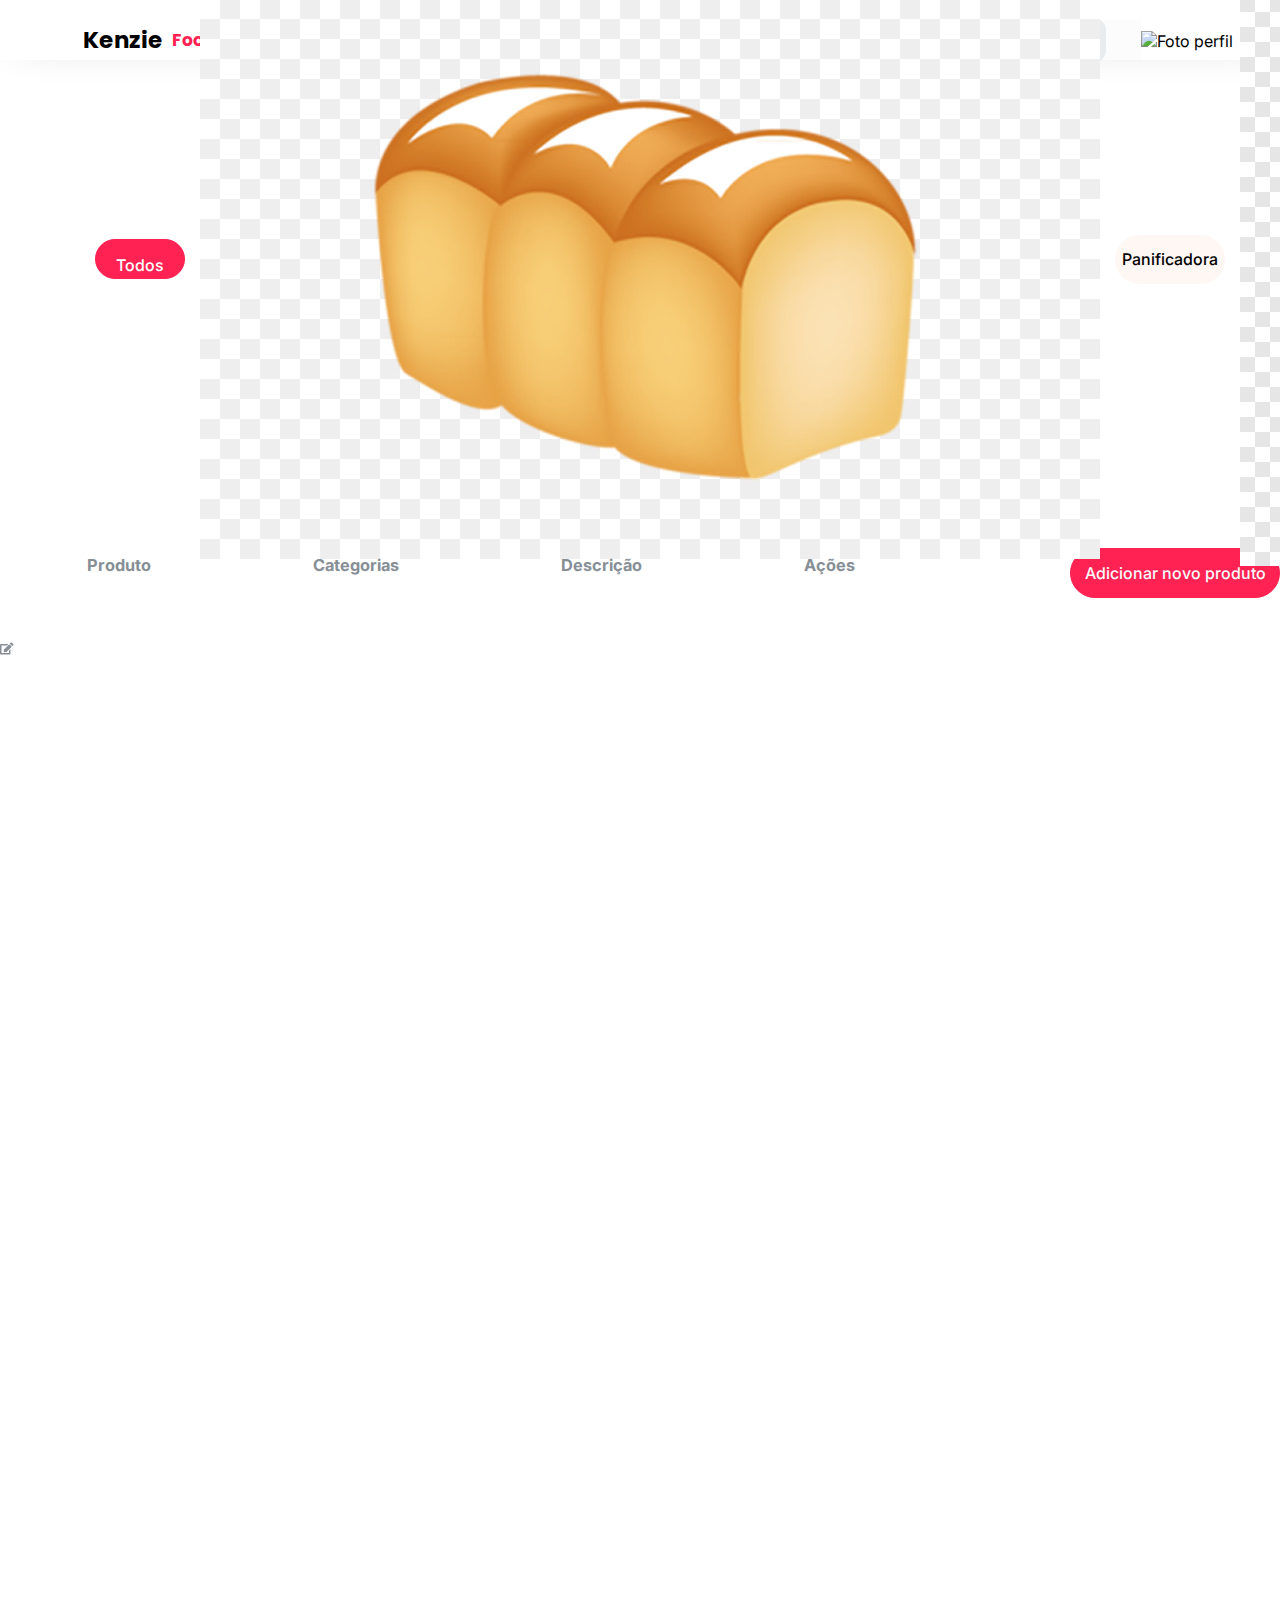
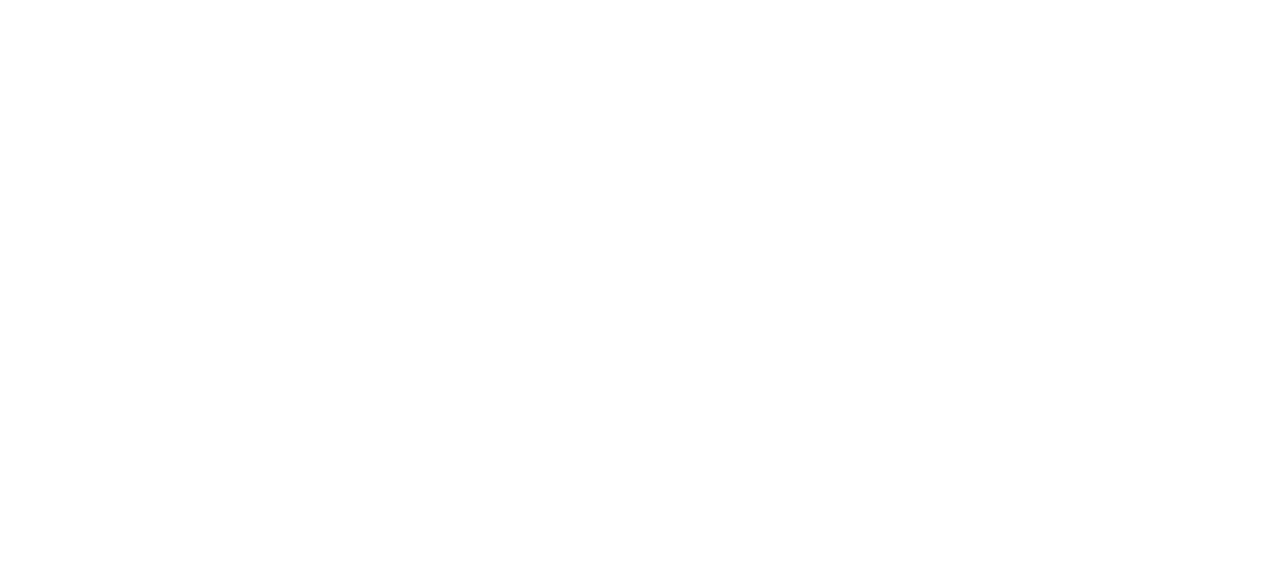
==== pages/dashboard.html @ 01aee532 "Feat: filtro de pesquisa" ====
<!DOCTYPE html>
<html lang="en">
<head>
    <meta charset="UTF-8">
    <meta http-equiv="X-UA-Compatible" content="IE=edge">
    <meta name="viewport" content="width=device-width, initial-scale=1.0">
    <title>Document</title>
    <link rel="stylesheet" href="../css/reset.css">
    <link rel="stylesheet" href="../css/dashboard.css">
</head>
<body>
  <header class="header">
    <h1 class="h1">Kenzie</h1>
    <h2 class="h2">Food</h2>
    <div class="containerSearch">
      <form class="form" action="">
        <img src="/images/pequisar.png" id="search-icon">
        <input type="text" placeHolder="Pesquisar por produto" class="searchProduct">
      </form>
        <img class="userUrl" src="/images/perfil vazio.png" alt="Foto perfil">
    </div>
  </header>
  <section class="filterButtons">
    <button class="allProducts">Todos</button>
    <img src="/images/bread-icon.jpg">
    <button class="bread">Panificadora</button>
    <img src="/images/Icon_fruit.png">
    <button class="fruits">Frutas</button>
    <img src="/images/red-wine-cartoon.jpg">
    <button class="drink">Bebidas</button>
    </section>
    <div class="add">
      <button id="modalAddProduct" class="addNewProduct">Adicionar novo produto</button>
      <div class="backgroundModalStyle">
        <div class="modalAddProduct">

        </div>
      </div>
    </div>
   <div class="subTitle">
     <h3>Produto</h3>
     <h3>Categorias</h3>
     <h3>Descrição</h3>
     <h3>Ações</h3>
   </div>
   <main>
     <ul id="ul">
     
    </ul>
    <img src="/images/EDIT.svg">
   </main>
   <footer class="footer">
     <div class="status">
       <t class="mensage">Status</t>
       <div>
         <button class="close" class="close">X</button>
        </div>
      </div>
      <p class="footerParagraph">Mensagem</p>
    </footer>
  <script type="module" src="../scripts/dashboard.js"></script>
  <script type="module" src="../scripts/models/my-products.js"></script>
</body>
</html>
---- css/dashboard.css ----
@import url('https://fonts.googleapis.com/css2?family=Inter:wght@400;500&family=Poppins:wght@400;500;700&display=swap');

html, body {
  width: 100%;
  height: 100%;
}
.header {
  background: #FFFFFF;
  box-shadow: 0px 0px 40px -20px rgba(0, 0, 0, 0.25);
  display: flex;
  align-items: center;
  gap: 4px;
  flex-direction: row;
}

.containerSearch {
  background: #E9ECEF;
  display: flex;
  float: right;
  flex-wrap: nowrap;
  flex-direction: row;
  padding-left: 3%;
  gap: 35px;
}
.form {
  display: flex;
  float: right;
  flex-wrap: nowrap;
  flex-direction: row;
  align-items: center;
}
.searchProduct {
  width:85px;
  height: 25px;
  background: #E9ECEF;
  border: 1.5px solid #E9ECEF;
  border-radius: 12px;
  font-size:12px;

}
.userUrl {

  background-color: white;
}

.h1 {
  font-family: 'Poppins', sans-serif;
  font-size: 19px;
  padding-left: 10px;
  font-weight: 700;
}

.h2 {
  font-family: 'Poppins', sans-serif;
  font-size: 15px;
  color: #FF2253;;
  padding-right: 8%;
}

.filterButtons {
  display: flex;
  flex-direction: row;
  gap: 2px;
  justify-items: center;
  align-items: center;
  padding-top: 5%;
  padding-bottom: 5%;
  justify-content: space-evenly;
}
button {
  cursor: pointer;
}
.allProducts {
  font-family: 'Inter', sans-serif;
  font-style: normal;
  font-weight: 500;
  background: #FF2253;
  border: 1.5px solid #FF2253;
  border-radius: 15px;
  width: 14%;
  height: 15%;
  font-size: 10px;
  color: white;
}
.addProductBackgroundModalStyle {
  width: 100%;
  height: 100%;
  background: rgba(0, 0, 0, 0.5);
  position: fixed;
  z-index: 2;
  top: 0;
  left: 0;
  display: none;
}
.editProductBackgroundModalStyle {
  width: 100%;
  height: 100%;
  background: rgba(0, 0, 0, 0.5);
  position: fixed;
  z-index: 2;
  top: 0;
  left: 0;
  display: none;
}
.deleteProductBackgroundModalStyle {
  width: 100%;
  height: 100%;
  background: rgba(0, 0, 0, 0.5);
  position: fixed;
  z-index: 2;
  top: 0;
  left: 0;
  display: none;
}

.modalAddProduct {
  width: 70%;
  height: 70%;
  background: #FFFFFF;
  border-radius: 8px 8px 8px 8px;
  margin: 90px auto 0 auto;
  transition: 350ms;
  top: -100%;
}
.modalEditProduct {
  width: 70%;
  height: 70%;
  background: #FFFFFF;
  border-radius: 8px 8px 8px 8px;
  margin: 90px auto 0 auto;
  transition: 350ms;
  top: -100%;
}
.modalDeleteProduct {
  width: 70%;
  height: 30%;
  background: #FFFFFF;
  border-radius: 8px 8px 8px 8px;
  margin: 90px auto 0 auto;
  transition: 350ms;
  top: -100%;
}
.modalForm {
  padding-left: 5px;
}
.registerProduct {
  font-family: 'Poppins';
  font-style: normal;
  font-weight: 500;
  font-size: 14px;
  padding: 11px;
}
.newProduct {
  font-family: 'Inter';
  font-style: normal;
  font-weight: 400;
  font-size: 14px;
  padding: 8px;
}
.cadastrarProduto {
  display: flex;
  flex-direction: row;
  align-items: center;
  justify-content: center;
  padding: 13px;
}
.acceptProduct {
  color: white;
  background: #FF2253;
  border: 1.5px solid #FF2253;
  border-radius: 32px;
  width: 210px;
  height: 25px;
}
.registerProduct {
  padding: 8px;
}
.deleteProduct {
  font-family: 'Poppins';
  font-style: normal;
  padding: 12px;
  right: 65%;
}
.confirmDelete {
  font-family: 'Inter';
  font-style: normal;
  font-size: 12px;
  background: #F8F9FA;
  border: 1.5px solid #F8F9FA;
  border-radius: 32px;
  padding: 10px;
}
.changes {
  font-family: 'Inter';
  font-style: normal;
  font-size: 12px;
  background: #F8F9FA;
  border: 1.5px solid #F8F9FA;
  border-radius: 32px;
}
.inputProduct {
  background-color: #DEE2E6;
  border-radius: 10px;
  width: 200px;
  height: 25px;
  padding-left: 13px;
}
.categoriesProducts {
  background: #F8F9FA;
  border: 1.5px solid #F8F9FA;
  border-radius: 32px;
  color: #868E96;
  padding: 5px;
}
.span {
  float: right;
  font-size: 14px;
  margin-right: 8px;
  color: #868E96;
  cursor: pointer;
}

.bread {
  font-family: 'Inter', sans-serif;
  font-size: 10px;
  background: #FFF7F4;
  font-style: normal;
  font-weight: 500;
  border: 1.5px solid #FFF7F4;
  border-radius: 15px;
}

.fruits {
  font-family: 'Inter', sans-serif;
  font-size: 10px;
  background: #FFF1F4;
  font-style: normal;
  font-weight: 500;
  border: 1.5px solid #FFF1F4;
  border-radius: 15px;
}

.drink {
  font-family: 'Inter', sans-serif;
  font-size: 10px;
  background: #F3EEF5;
  font-style: normal;
  font-weight: 500;
  border: 1.5px solid #F3EEF5;
  border-radius: 15px;
}

.addNewProduct {
  font-family: 'Inter', sans-serif;
  font-size: 10px;
  background: #FF2253;
  border: 1.5px solid #FF2253;
  border-radius: 15px;
  color: #F8F9FA;
}
.subTitle {
  display: flex;
  flex-direction: row;
  font-family: 'Poppins', sans-serif;
  font-style: normal;
  font-weight: 300;
  font-size: 10px;
  color: #868E96;
  justify-content: space-evenly;
  align-items: center;
  padding-bottom: 5%;
}

.product {
  display: flex;
  flex-direction: row;
  flex-wrap: nowrap;
  justify-content: flex-start;
  padding: 5%;
  border: 1px solid #E9ECEF;
  border-radius: 12px;
}

.h3 {
  font-family: 'Poppins', sans-serif;
  font-style: normal;
  font-weight: 500;
  color: #212529;
  font-size: 10px;

}
.paragraph1 {
  font-family: 'Poppins', sans-serif;
  font-style: normal;
  font-weight: 400;
  font-size: 11px;
  color: #868E96;

}
.paragraph2 {
  font-family: 'Poppins', sans-serif;
  font-style: normal;
  font-weight: 400;
  font-size: 11px;
  color: #868E96;
  padding-left: 5px;
}

.paragraph3 {
  font-family: 'Poppins', sans-serif;
  font-style: normal;
  font-weight: 400;
  font-size: 11px;
  color: #868E96;
  padding-left: 5px;
}

.edit {
  color: #868E96;
  width: 13px;
  height: 13px;
  display: flex;
  align-items: center;
  justify-content: center;
  font-size: 9px;
}
.delete {
  color: #868E96;
  width: 13px;
  height: 13px;
  display: flex;
  align-items: center;
  justify-content: center;
  font-size: 9px;
}

.status {
  display: flex;
  flex-direction: row;
  justify-content: space-between;
  align-items: center;
  float: right;
  position: absolute;
  top: 94%;
  left: 60%;
  padding-top: 2px;
  background: #F8F9FA;
  border-radius: 8px 8px 0px 0px;
  width: 100px;
  height: 30px;
  padding-right: 5px;
  bottom: 25px;
}
.mensage {
  background: #FFFFFF;
  border-radius: 0px 0px 8px 8px;
  font-family: 'Poppins', sans-serif;
  font-size: 12px;
}


.close {
  background: #E9ECEF;
  border-radius: 4px;
  border: none;
  font-size: 10px;
}

.footerParagraph {
    font-size: 12px;
    display: flex;
    justify-content: flex-end;
    align-items: flex-end;
    gap: 5px;
    background: #fff;
    display: flex;
    flex-direction: row;
    align-items: center;
    position: absolute;
    right: 68px;
    top: 100%;

}
/* Style para dispositivo com tamanho acima de 768px  */

 @media screen and (min-width: 768px) {
  html, body {
    width: 100%;
    height: 100%;
  }
  .header {
    padding-top: 20px;
    padding-left: 20px;
    gap: 7px;
   }
  .h1 {
    font-size:23px;
    font-family: 'Poppins', sans-serif;
    font-style: normal;
    font-weight: 700;
    padding-left: 5%;
  }
  .h2 {
    padding: 2px;
    font-size:17px;
    font-family: 'Poppins', sans-serif;
    font-style: normal;
    font-weight: 700;
  }
  .containerSearch {
    display: flex;
    justify-content: flex-end;
    background-color: #fcfcfc;
    height: 40px;
    width: 80%;
  }
  .userUrl {
    padding-top: 11px;
  }
  .searchProduct {
    height: 45px;
    width: 230px;
    display: flex;
    align-items: center;
    justify-content: center;
    padding-left: 12px;
  }

  .filterButtons {
    display: flex;
    align-items: center;
    justify-items: center;
    height: 30%;
    width: 50%;
    gap: 15px;
    padding-left: 95px;

}

  .allProducts {
    font-size: 16px;
    background: #FF2253;
    border: 1.5px solid #FF2253;
    border-radius: 42px;
    padding: 15px 20px;
    gap: 15px;

  }
  .bread {
    width: 140px;
    height: 49px;
    font-family: 'Inter', sans-serif;
    font-style: normal;
    font-weight: 500;
    font-size: 16px;
    background: #FFF7F4;
    border: 1.5px solid #FFF7F4;
    border-radius: 32px;
  }
  .fruits {
   width: 90px;
   height: 45px;
   font-family: 'Inter', sans-serif;
   font-style: normal;
   font-weight: 500;
   font-size: 16px;
   background: #FFF1F4;
   border: 1.5px solid #FFF1F4;
   border-radius: 32px;
  }

  .drink {
    width: 120px;
    height: 35px;
    font-family: 'Inter', sans-serif;
    font-style: normal;
    font-weight: 500;
    font-size: 16px;
  }
  .addNewProduct {
    display: flex;
    align-items: center;
    justify-content: center;
    float: right;
    width: 210px;
    height: 50px;
    font-family: 'Inter', sans-serif;
    font-style: normal;
    font-weight: 500;
    font-size: 16px;
    border: 1.5px solid #FF2253;
    border-radius: 32px;
  }
  .subTitle {
    padding-right: 10%;
    font-family: 'Poppins';
    font-style: normal;
    font-weight: 400;
    font-size: 14px;
    gap: 75px;
  }
  .product {
    display: flex;
    justify-content: space-between;
    background: #FFFFFF;
    border: 1px solid #E9ECEF;
    border-radius: 12px;
    height: 30%;
    width: 82%;
    padding-left: 10%;
  }
  .h3 {
    font-size: 14px;
  }
  .paragraph1 {
    display: flex;
    font-size: 14px;
    background: #F8F9FA;
    border-radius: 8px;

    align-items: center;
    justify-content: center;
  }
  .paragraph2 {
    font-size: 14px;
  }
  .paragraph3 {
    font-size: 14px;
    padding-left: 125px;
  }
  .buttons {
    display: flex;
    gap: 15px;
  }

  .status {
    font-size: 14px;
    display: flex;
    justify-content: center;
    align-items: center;
    gap: 5px;
    background: #F8F9FA;
    border-radius: 8px 8px 0px 0px;
    display: flex;
    flex-direction: row;
    justify-content: space-between;
    align-items: center;
    padding: 20px 28px;
    gap: 156px;
    position: absolute;
    width: 406px;
    height: 60px;
    left: 1400px;
    top: 230%;
  }

  .footerParagraph {
    font-size:14px;
    display: flex;
    justify-content: center;
    align-items: center;
    gap: 5px;
    background: #fff;
    border-radius: 8px 8px 0px 0px;
    display: flex;
    flex-direction: row;
    justify-content: space-between;
    align-items: center;
    padding: 20px 28px;
    gap: 156px;
    position: absolute;
    width: 406px;
    height: 60px;
    left: 1400px;
    top: 235%;
  }
  /* Style modal add produto */
  .addProductBackgroundModalStyle {
    width: 100%;
    height: 100%;
    background: rgba(0, 0, 0, 0.5);
    position: fixed;
    z-index: 2;
    top: 0;
    left: 0;
    display: none;
  }
  .modalAddProduct {
    display: block;
    width: 20%;
    height: 80%;
    background: #FFFFFF;
    border-radius: 8px 8px 8px 8px;
    margin: 90px auto 0 auto;
    transition: 350ms;
    top: -100%;
    padding-top: 7px;
  }
  .registerProduct {
    font-family: 'Poppins';
    font-style: normal;
    font-size: 14px;
    padding: 10px;
  }
  .span {
    display: flex;
    align-items: center;
    justify-content: center;
    background: #E9ECEF;
    border-radius: 4px;
    width: 25px;
    height: 25px;
  }
  .newProduct {
    font-size: 14px;
    padding-top: 30px;
  }
  .inputProduct {
    width:420px;
    height: 60px;
    background: #F8F9FA;
  }
  .categoriesProducts {
    gap: 105px;
    width: 100px;
    height: 35px;
  }
  .categoriesAll {
    display: flex;
    align-items: center;
    justify-content: center;
    gap: 60px;
  }
  .cadastrarProduto {
    padding: 25px;
    gap: 70px;
  }
  .acceptProduct {
    width: 350px;
    height: 50px;
  }
  /* Style modal editar produto */
  .editProductBackgroundModalStyle {
    width: 100%;
    height: 100%;
    background: rgba(0, 0, 0, 0.5);
    position: fixed;
    z-index: 2;
    top: 0;
    left: 0;
    display: none;
  }
  .modalEditProduct {
    display: block;
    width: 23%;
    height: 85%;
    background: #FFFFFF;
    border-radius: 8px 8px 8px 8px;
    margin: 90px auto 0 auto;
    transition: 350ms;
    top: -100%;
    padding-top: 10px;
    padding-left: 5px;
  }
  .changes {
    width: 150px;
    height: 50px;
  }
  .cadastrarProduto {
    gap: 30px;
  }
  /* Style modal deletar produto */
  .deleteProductBackgroundModalStyle {
    width: 100%;
    height: 100%;
    background: rgba(0, 0, 0, 0.5);
    position: fixed;
    z-index: 2;
    top: 0;
    left: 0;
    display: none;
  }
  .modalDeleteProduct {
    display: block;
    width: 20%;
    height: 30%;
    background: #FFFFFF;
    border-radius: 8px 8px 8px 8px;
    margin: 90px auto 0 auto;
    transition: 350ms;
    top: -100%;
    padding-top: 10px;
    padding-left: 5px;
  }
  .deleteProduct {
    padding: 40px;
    font-size: 14px;
  }
  .cadastrarProduto {
    gap: 70px;
  }
  .confirmDelete {
    color: #868E96;
    width: 150px;
    height: 60px;
  }

 }
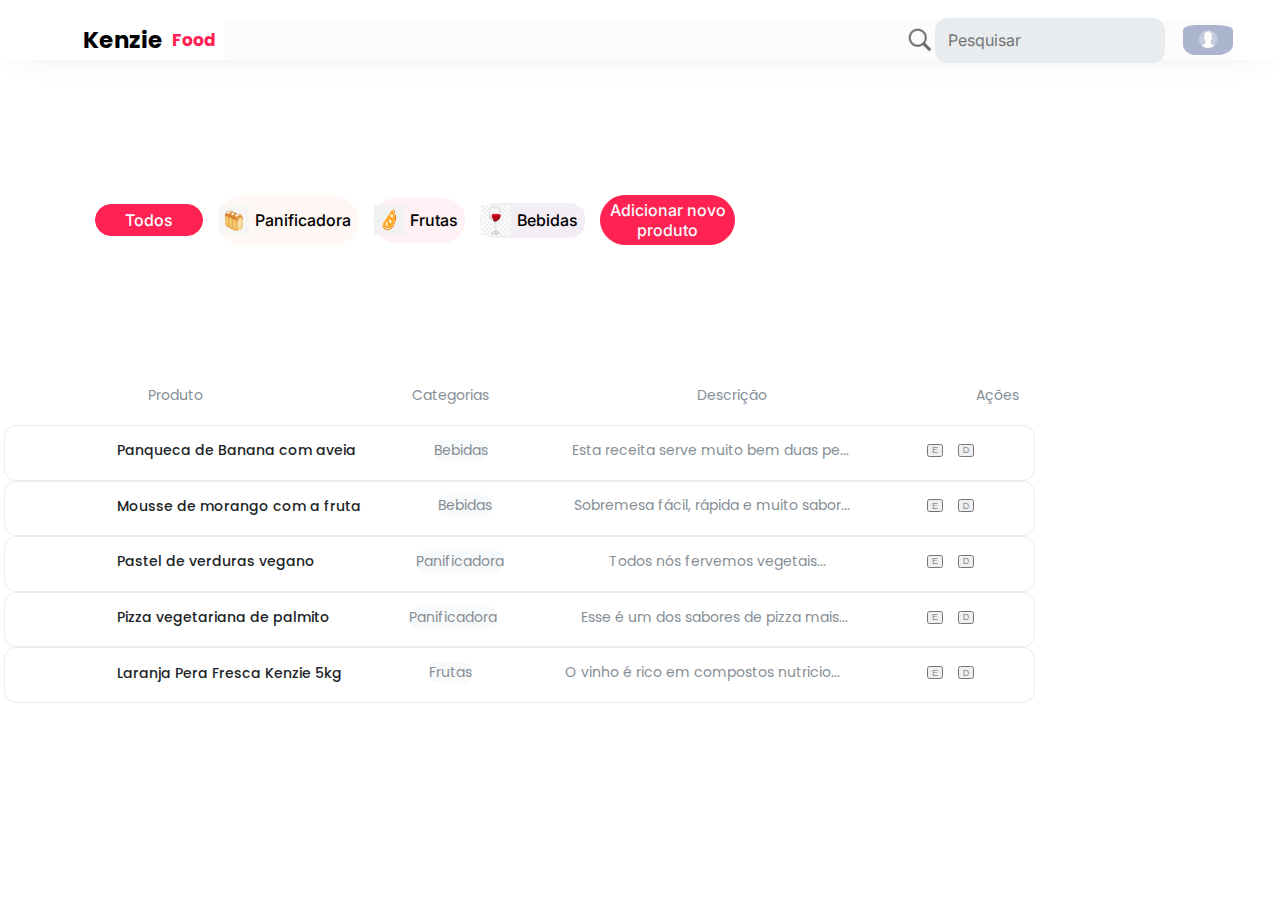
==== commit 144929ab: "Merge branch 'feature/css-modal' into develop" ====
--- a/pages/dashboard.html
+++ b/pages/dashboard.html
@@ -12,43 +12,184 @@
   <header class="header">
     <h1 class="h1">Kenzie</h1>
     <h2 class="h2">Food</h2>
+
     <div class="containerSearch">
       <form class="form" action="">
-        <img src="/images/pequisar.png" id="search-icon">
-        <input type="text" placeHolder="Pesquisar por produto" class="searchProduct">
+        <img class="searchIcon" src="../images/pequisar.png">
+        <input type="text" placeHolder="Pesquisar" class="searchProduct">
       </form>
-        <img class="userUrl" src="/images/perfil vazio.png" alt="Foto perfil">
+        <img class="userUrl" src="../images/img.perfil.jpg" alt="Foto perfil">
     </div>
   </header>
+
   <section class="filterButtons">
     <button class="allProducts">Todos</button>
-    <img src="/images/bread-icon.jpg">
-    <button class="bread">Panificadora</button>
-    <img src="/images/Icon_fruit.png">
-    <button class="fruits">Frutas</button>
-    <img src="/images/red-wine-cartoon.jpg">
-    <button class="drink">Bebidas</button>
+
+    <div class="bread">
+      <img class="breadIcon" src="../images/bread-icon.jpg">
+      <button id="bakery">Panificadora</button>
+    </div>
+
+    <div class="fruits">
+      <img class="fruitIcon" src="../images/Icon_fruit.png">
+      <button id="fruits">Frutas</button>
+    </div>
+
+    <div class="drink">
+      <img class="drinkIcon" src="../images/red-wine-cartoon.jpg">
+      <button id="drink">Bebidas</button>
+    </div>
+
+
+      <!-- Modal botão adicionar novo produto produto-->
+      <button id="modalAddProduct" class="addNewProduct" onclick="openModalAddProduct()">Adicionar novo produto</button>
+      <div class="addProductBackgroundModalStyle" id="modalProduct">
+        <div class="modalAddProduct">
+          <t class="registerProduct">Cadastro de Produto</t>
+          <span class="span" onclick="closeModal()">x</span>
+          <h5 class="newProduct">Nome do Produto</h5>
+          <form class="modalForm" action="">
+            <input type="text" placeHolder="Digitar o nome" class="inputProduct">
+          </form>
+          <h5 class="newProduct">Descrição</h5>
+          <form class="modalForm" action="">
+            <input type="text" placeholder="Digitar a descrição" class="inputProduct">
+          </form>
+          <div class="categories">
+          <h5 class="newProduct">Categorias</h5>
+          <div class="categoriesAll">
+            <button class="categoriesProducts">Panificadora</button>
+            <button class="categoriesProducts">Frutas</button>
+            <button class="categoriesProducts">Bebidas</button>
+          </div>
+          </div>
+          <h5 class="newProduct">Valor do Produto</h5>
+          <form class="modalForm" action="">
+            <input type="text" placeholder="Digitar o valor aqui" class="inputProduct">
+          </form>
+          <h5 class="newProduct">Link da imagem</h5>
+          <form class="modalForm" action="">
+            <input type="text" placeholder="Inserir link" class="inputProduct">
+          </form>
+          <div class="productChange">
+            <button class="acceptProduct">Cadastrar produto</button>
+          </div>
+      </div>
+      </div>
+    </div>
+    <!-- Término botão adicionar novo produto produto-->
     </section>
-    <div class="add">
-      <button id="modalAddProduct" class="addNewProduct">Adicionar novo produto</button>
-      <div class="backgroundModalStyle">
-        <div class="modalAddProduct">
-
-        </div>
-      </div>
-    </div>
    <div class="subTitle">
      <h3>Produto</h3>
      <h3>Categorias</h3>
      <h3>Descrição</h3>
      <h3>Ações</h3>
    </div>
+
    <main>
-     <ul id="ul">
-     
-    </ul>
-    <img src="/images/EDIT.svg">
+     <ul id="productsList">
+      <li class="product">
+          <h3 class="h3">Panqueca de Banana com aveia</h3>
+          <p class="paragraph1">Bebidas</p>
+
+          <p class="paragraph3">Esta receita serve muito bem duas pe...</p>
+          <div class="buttons">
+            <!-- Modal botão editar produto-->
+
+            <button id="modalEditProduct" class="edit" onclick="openModalEditProduct()">E</button>
+            <div class="editProductBackgroundModalStyle">
+              <div class="modalEditProduct">
+               <t class="registerProduct">Edição de Produto</t>
+               <span class="span" onclick="closeModal()">x</span>
+               <h5 class="newProduct">Nome do Produto</h5>
+               <form class="modalForm" action="">
+                 <input type="text" placeHolder="Digitar o nome" class="inputProduct">
+               </form>
+               <h5 class="newProduct">Descrição</h5>
+               <form class="modalFormDescription" action="">
+                 <input type="text" placeholder="Digitar a descrição" class="inputProduct">
+               </form>
+               <div class="categories">
+               <h5 class="newProduct">Categorias</h5>
+               <div class="categoriesAll">
+                 <button class="categoriesProducts">Panificadora</button>
+                 <button class="categoriesProducts">Frutas</button>
+                 <button class="categoriesProducts">Bebidas</button>
+               </div>
+               </div>
+               <h5 class="newProduct">Valor do Produto</h5>
+               <form class="modalFormPrice" action="">
+                 <input type="text" placeholder="Digitar o valor aqui" class="inputProduct">
+               </form>
+               <h5 class="newProduct">Link da imagem</h5>
+               <form class="modalFormImg" action="">
+                 <input type="text" placeholder="Inserir link" class="inputProduct">
+               </form>
+               <div class="productChange">
+                 <button class="changes">Excluir</button>
+                 <button class="changes">Salvar alterações</button>
+               </div>
+              </div>
+            </div>
+            <!-- Modal botão delete produto-->
+            <button id="modalDeleteProduct" class="delete" onclick="openModalDeleteProduct()">D</button>
+            <div class="deleteProductBackgroundModalStyle">
+              <div class="modalDeleteProduct">
+                <t class="registerProduct">Exclusão de produto</t>
+                <span class="span" onclick="closeModal()">x</span>
+                  <h5 class="deleteProduct">Tem certeza que deseja excluir este produto?</h5>
+                  <div class="productChange">
+                    <button class="confirmDelete">Sim</button>
+                    <button class="confirmDelete">Não</button>
+                  </div>
+               </div>
+               </div>
+             </div>
+      </li>
+
+      <li class="product">
+          <h3 class="h3">Mousse de morango com a fruta</h3>
+          <p class="paragraph1">Bebidas</p>
+          <p class="paragraph3">Sobremesa fácil, rápida e muito sabor...</p>
+          <div class="buttons">
+           <button id="modalEditProduct" class="edit" onclick="openModal()">E</button>
+           <button id="modalDeleteProduct" class="delete" onclick="openModal()">D</button>
+          </div>
+
+      </li>
+      <li class="product">
+        <h3 class="h3">Pastel de verduras vegano</h3>
+        <p class="paragraph1">Panificadora</p>
+        <p class="paragraph3">Todos nós fervemos vegetais...</p>
+        <div class="buttons">
+          <button id="modalEditProduct" class="edit" onclick="openModal()">E</button>
+          <button id="modalDeleteProduct" class="delete" onclick="openModal()">D</button>
+        </div>
+
+      </li>
+      <li class="product">
+        <h3 class="h3">Pizza vegetariana de palmito</h3>
+        <p class="paragraph1">Panificadora</p>
+        <p class="paragraph3">Esse é um dos sabores de pizza mais...</p>
+        <div class="buttons">
+          <button id="modalEditProduct" class="edit" onclick="openModal()">E</button>
+           <button id="modalDeleteProduct" class="delete" onclick="openModal()">D</button>
+        </div>
+      </li>
+
+      <li class="product">
+        <h3 class="h3">Laranja Pera Fresca Kenzie 5kg</h3>
+        <p class="paragraph1">Frutas</p>
+        <p class="paragraph3">O vinho é rico em compostos nutricio...</p>
+        <div class="buttons">
+          <button id="modalEditProduct" class="edit" onclick="openModal()">E</button>
+           <button id="modalDeleteProduct" class="delete" onclick="openModal()">D</button>
+        </div>
+      </li>
+     </ul>
+
    </main>
+   <!--
    <footer class="footer">
      <div class="status">
        <t class="mensage">Status</t>
@@ -57,8 +198,7 @@
         </div>
       </div>
       <p class="footerParagraph">Mensagem</p>
-    </footer>
+    </footer>-->
   <script type="module" src="../scripts/dashboard.js"></script>
-  <script type="module" src="../scripts/models/my-products.js"></script>
 </body>
 </html>
--- a/css/dashboard.css
+++ b/css/dashboard.css
@@ -12,15 +12,13 @@
   gap: 4px;
   flex-direction: row;
 }
-
 .containerSearch {
   background: #E9ECEF;
   display: flex;
   float: right;
   flex-wrap: nowrap;
   flex-direction: row;
-  padding-left: 3%;
-  gap: 35px;
+  gap: 15px;
 }
 .form {
   display: flex;
@@ -36,20 +34,20 @@
   border: 1.5px solid #E9ECEF;
   border-radius: 12px;
   font-size:12px;
-
 }
 .userUrl {
-
-  background-color: white;
-}
-
+    padding-top: 05px;
+    width: 25px;
+    height: 25px;
+    border-radius: 20%;
+    padding-left: 3px;
+  }
 .h1 {
   font-family: 'Poppins', sans-serif;
   font-size: 19px;
   padding-left: 10px;
   font-weight: 700;
 }
-
 .h2 {
   font-family: 'Poppins', sans-serif;
   font-size: 15px;
@@ -63,9 +61,10 @@
   gap: 2px;
   justify-items: center;
   align-items: center;
-  padding-top: 5%;
-  padding-bottom: 5%;
+  padding-top: 25px;
+  padding-bottom: 15px;
   justify-content: space-evenly;
+  padding-right: 10px;
 }
 button {
   cursor: pointer;
@@ -77,14 +76,17 @@
   background: #FF2253;
   border: 1.5px solid #FF2253;
   border-radius: 15px;
-  width: 14%;
-  height: 15%;
+  width: 150px;
+  height: 15px;
   font-size: 10px;
   color: white;
+  display: flex;
+  align-items: center;
+  justify-content: center;
 }
 .addProductBackgroundModalStyle {
   width: 100%;
-  height: 100%;
+  height: 110%;
   background: rgba(0, 0, 0, 0.5);
   position: fixed;
   z-index: 2;
@@ -94,7 +96,7 @@
 }
 .editProductBackgroundModalStyle {
   width: 100%;
-  height: 100%;
+  height: 110%;
   background: rgba(0, 0, 0, 0.5);
   position: fixed;
   z-index: 2;
@@ -157,7 +159,7 @@
   font-size: 14px;
   padding: 8px;
 }
-.cadastrarProduto {
+.productChange {
   display: flex;
   flex-direction: row;
   align-items: center;
@@ -221,16 +223,19 @@
 }
 
 .bread {
+  display: flex;
+  align-items: center;
   font-family: 'Inter', sans-serif;
   font-size: 10px;
   background: #FFF7F4;
-  font-style: normal;
   font-weight: 500;
   border: 1.5px solid #FFF7F4;
   border-radius: 15px;
 }
 
 .fruits {
+  display: flex;
+  align-items: center;
   font-family: 'Inter', sans-serif;
   font-size: 10px;
   background: #FFF1F4;
@@ -241,6 +246,8 @@
 }
 
 .drink {
+  display: flex;
+  align-items: center;
   font-family: 'Inter', sans-serif;
   font-size: 10px;
   background: #F3EEF5;
@@ -268,17 +275,7 @@
   color: #868E96;
   justify-content: space-evenly;
   align-items: center;
-  padding-bottom: 5%;
-}
-
-.product {
-  display: flex;
-  flex-direction: row;
-  flex-wrap: nowrap;
-  justify-content: flex-start;
-  padding: 5%;
-  border: 1px solid #E9ECEF;
-  border-radius: 12px;
+  padding: 15px;
 }
 
 .h3 {
@@ -287,7 +284,6 @@
   font-weight: 500;
   color: #212529;
   font-size: 10px;
-
 }
 .paragraph1 {
   font-family: 'Poppins', sans-serif;
@@ -333,54 +329,64 @@
   justify-content: center;
   font-size: 9px;
 }
-
-.status {
+.searchIcon{
+  width: 10px;
+  height: 10px;
+}
+.breadIcon {
+  width: 10px;
+  height: 10px;
+}
+.fruitIcon {
+  width: 10px;
+  height: 10px;
+}
+.drinkIcon {
+  width: 10px;
+  height: 10px;
+}
+#bakery {
+  font-family: 'Inter', sans-serif;
+  font-size: 10px;
+  border: none;
+  box-shadow: 0 0 0 0;
+  outline: 0;
+  background: #FFF7F4;
+}
+#fruits {
+  font-family: 'Inter', sans-serif;
+  font-size: 10px;
+  border: none;
+  box-shadow: 0 0 0 0;
+  outline: 0;
+}
+#drink{
+  font-family: 'Inter', sans-serif;
+  font-size: 10px;
+  border: none;
+  box-shadow: 0 0 0 0;
+  outline: 0;
+  background: #FFF7F4;
+}
+#productsList {
+  display: block;
+  width: 100%;
+  height: 15%;
+  padding: 4px;
+}
+li {
   display: flex;
   flex-direction: row;
-  justify-content: space-between;
-  align-items: center;
-  float: right;
-  position: absolute;
-  top: 94%;
-  left: 60%;
-  padding-top: 2px;
-  background: #F8F9FA;
-  border-radius: 8px 8px 0px 0px;
-  width: 100px;
-  height: 30px;
-  padding-right: 5px;
-  bottom: 25px;
-}
-.mensage {
-  background: #FFFFFF;
-  border-radius: 0px 0px 8px 8px;
-  font-family: 'Poppins', sans-serif;
-  font-size: 12px;
-}
-
-
-.close {
-  background: #E9ECEF;
-  border-radius: 4px;
-  border: none;
-  font-size: 10px;
-}
-
-.footerParagraph {
-    font-size: 12px;
-    display: flex;
-    justify-content: flex-end;
-    align-items: flex-end;
-    gap: 5px;
-    background: #fff;
-    display: flex;
-    flex-direction: row;
-    align-items: center;
-    position: absolute;
-    right: 68px;
-    top: 100%;
-
-}
+  width: 94%;
+  height: 35%;
+  list-style: none;
+  flex-wrap: nowrap;
+  justify-content: flex-start;
+  align-items: center;
+  border: 1px solid #E9ECEF;
+  border-radius: 12px;
+}
+
 /* Style para dispositivo com tamanho acima de 768px  */
 
  @media screen and (min-width: 768px) {
@@ -415,9 +421,16 @@
     width: 80%;
   }
   .userUrl {
-    padding-top: 11px;
+    padding-top: 05px;
+    width: 50px;
+    height: 30px;
+    border-radius: 30%;
   }
   .searchProduct {
+    font-family: 'Inter';
+    font-style: normal;
+    font-weight: 400;
+    font-size: 16px;
     height: 45px;
     width: 230px;
     display: flex;
@@ -425,7 +438,6 @@
     justify-content: center;
     padding-left: 12px;
   }
-
   .filterButtons {
     display: flex;
     align-items: center;
@@ -434,9 +446,7 @@
     width: 50%;
     gap: 15px;
     padding-left: 95px;
-
-}
-
+}
   .allProducts {
     font-size: 16px;
     background: #FF2253;
@@ -444,10 +454,11 @@
     border-radius: 42px;
     padding: 15px 20px;
     gap: 15px;
-
   }
   .bread {
-    width: 140px;
+    display: flex;
+    align-items: center;
+    width: 150px;
     height: 49px;
     font-family: 'Inter', sans-serif;
     font-style: normal;
@@ -457,8 +468,34 @@
     border: 1.5px solid #FFF7F4;
     border-radius: 32px;
   }
+  #fruits{
+    background: #FFF1F4;
+    font-family: 'Inter';
+    font-style: normal;
+    font-weight: 500;
+    font-size: 16px;
+  }
+  #bakery {
+    font-family: 'Inter';
+    font-style: normal;
+    font-weight: 500;
+    font-size: 16px;
+    border: none;
+    box-shadow: 0 0 0 0;
+    outline: 0;
+    background: #FFF7F4;
+  }
+  #drink {
+    background: #F3EEF5;
+    font-family: 'Inter';
+    font-style: normal;
+    font-weight: 500;
+    font-size: 16px;
+  }
   .fruits {
-   width: 90px;
+   display: flex;
+   align-items: center;
+   width: 105px;
    height: 45px;
    font-family: 'Inter', sans-serif;
    font-style: normal;
@@ -468,9 +505,8 @@
    border: 1.5px solid #FFF1F4;
    border-radius: 32px;
   }
-
   .drink {
-    width: 120px;
+    width: 130px;
     height: 35px;
     font-family: 'Inter', sans-serif;
     font-style: normal;
@@ -496,10 +532,10 @@
     font-family: 'Poppins';
     font-style: normal;
     font-weight: 400;
-    font-size: 14px;
     gap: 75px;
   }
   .product {
+    height: 15%;
     display: flex;
     justify-content: space-between;
     background: #FFFFFF;
@@ -508,9 +544,20 @@
     height: 30%;
     width: 82%;
     padding-left: 10%;
+    padding-bottom: 5px;
+  }
+  h3 {
+    font-size: 14px;
+    font-family: 'Poppins';
+    font-style: normal;
+    font-weight: 400;
   }
   .h3 {
+    font-family: 'Poppins';
+    font-style: normal;
+    font-weight: 500;
     font-size: 14px;
+    line-height: 24px;
   }
   .paragraph1 {
     display: flex;
@@ -526,54 +573,13 @@
   }
   .paragraph3 {
     font-size: 14px;
-    padding-left: 125px;
   }
   .buttons {
     display: flex;
     gap: 15px;
-  }
-
-  .status {
-    font-size: 14px;
-    display: flex;
-    justify-content: center;
-    align-items: center;
-    gap: 5px;
-    background: #F8F9FA;
-    border-radius: 8px 8px 0px 0px;
-    display: flex;
-    flex-direction: row;
-    justify-content: space-between;
-    align-items: center;
-    padding: 20px 28px;
-    gap: 156px;
-    position: absolute;
-    width: 406px;
-    height: 60px;
-    left: 1400px;
-    top: 230%;
-  }
-
-  .footerParagraph {
-    font-size:14px;
-    display: flex;
-    justify-content: center;
-    align-items: center;
-    gap: 5px;
-    background: #fff;
-    border-radius: 8px 8px 0px 0px;
-    display: flex;
-    flex-direction: row;
-    justify-content: space-between;
-    align-items: center;
-    padding: 20px 28px;
-    gap: 156px;
-    position: absolute;
-    width: 406px;
-    height: 60px;
-    left: 1400px;
-    top: 235%;
-  }
+    padding-right: 60px;
+  }
+
   /* Style modal add produto */
   .addProductBackgroundModalStyle {
     width: 100%;
@@ -631,8 +637,11 @@
     justify-content: center;
     gap: 60px;
   }
-  .cadastrarProduto {
-    padding: 25px;
+  .productChange {
+    display: flex;
+    align-items: center;
+    justify-content: center;
+    padding: 3px;
     gap: 70px;
   }
   .acceptProduct {
@@ -704,5 +713,41 @@
     width: 150px;
     height: 60px;
   }
+  .searchIcon{
+    width: 30px;
+    height: 30px;
+  }
+  .breadIcon {
+    width: 30px;
+    height: 30px;
+  }
+  .fruitIcon {
+    width: 30px;
+    height: 30px;
+
+  }
+  .drinkIcon {
+    width: 30px;
+    height: 30px;
+  }
+  #productsList {
+    display: block;
+    justify-content: space-evenly;
+    width: 88%;
+    padding: 4px;
+    height: 170px;
+  }
+  #li {
+    display: flex;
+    flex-direction: row;
+    list-style: none;
+    flex-wrap: nowrap;
+    height: 50px;
+    justify-content: space-evenly;
+    align-items: center;
+    border: 1px solid #E9ECEF;
+    border-radius: 12px;
+    padding: 20px;
+  }
 
  }
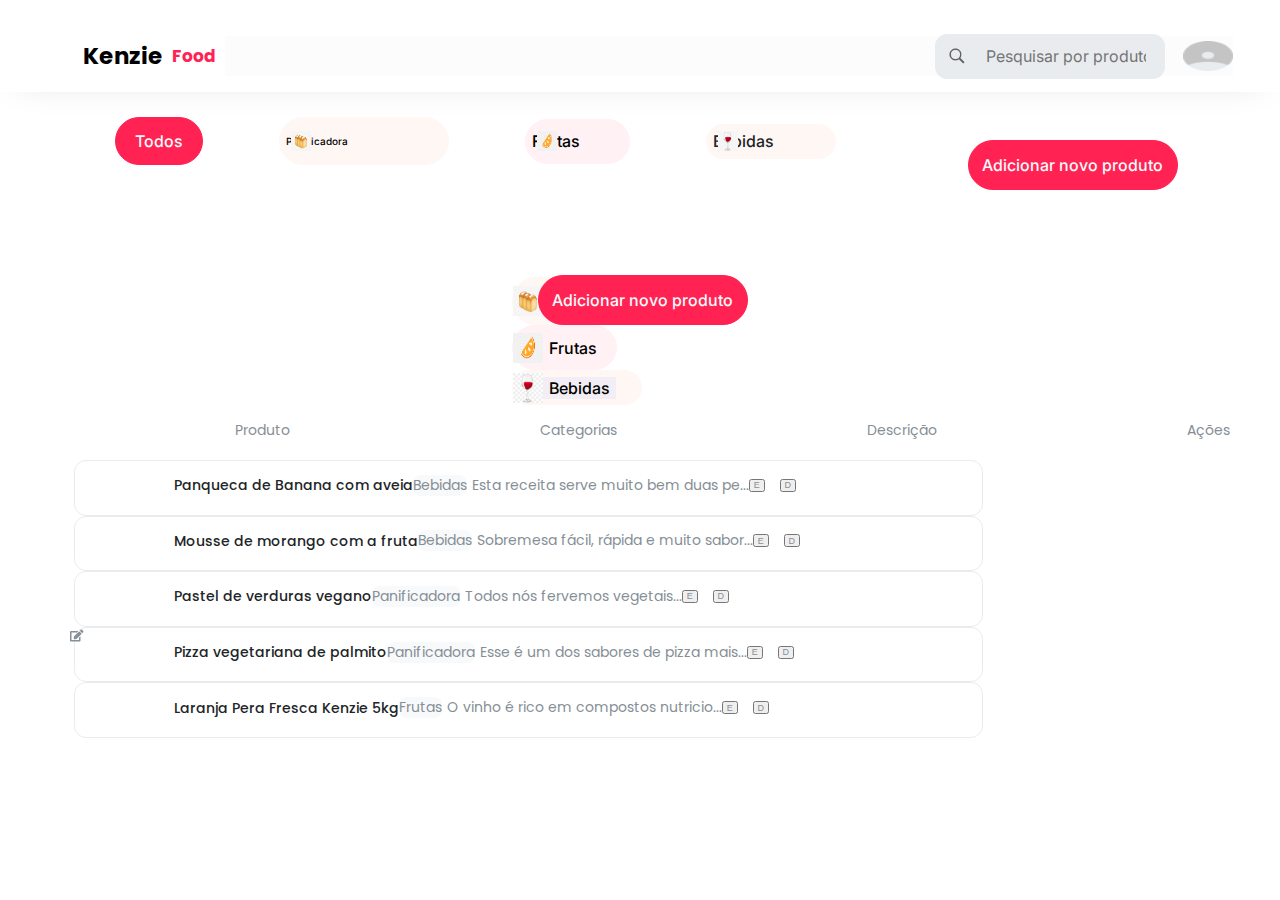
==== commit fcab5568: "merge with feature/Pesquisa_filtro..." ====
--- a/pages/dashboard.html
+++ b/pages/dashboard.html
@@ -15,15 +15,26 @@
 
     <div class="containerSearch">
       <form class="form" action="">
-        <img class="searchIcon" src="../images/pequisar.png">
-        <input type="text" placeHolder="Pesquisar" class="searchProduct">
+        <img src="/images/pequisar.png" id="search-icon">
+        <input type="text" placeHolder="Pesquisar por produto" class="searchProduct">
       </form>
-        <img class="userUrl" src="../images/img.perfil.jpg" alt="Foto perfil">
+        <img class="userUrl" src="/images/perfil vazio.png" alt="Foto perfil">
     </div>
   </header>
 
   <section class="filterButtons">
     <button class="allProducts">Todos</button>
+    <img src="/images/bread-icon.jpg">
+    <button class="bread">Panificadora</button>
+    <img src="/images/Icon_fruit.png">
+    <button class="fruits">Frutas</button>
+    <img src="/images/red-wine-cartoon.jpg">
+    <button class="drink">Bebidas</button>
+    </section>
+    <div class="add">
+      <button id="modalAddProduct" class="addNewProduct">Adicionar novo produto</button>
+      <div class="backgroundModalStyle">
+        <div class="modalAddProduct">
 
     <div class="bread">
       <img class="breadIcon" src="../images/bread-icon.jpg">
@@ -188,6 +199,10 @@
       </li>
      </ul>
 
+     <ul id="ul">
+
+    </ul>
+    <img src="/images/EDIT.svg">
    </main>
    <!--
    <footer class="footer">
@@ -200,5 +215,6 @@
       <p class="footerParagraph">Mensagem</p>
     </footer>-->
   <script type="module" src="../scripts/dashboard.js"></script>
+  <script type="module" src="../scripts/models/my-products.js"></script>
 </body>
 </html>
--- a/css/dashboard.css
+++ b/css/dashboard.css
@@ -11,6 +11,12 @@
   align-items: center;
   gap: 4px;
   flex-direction: row;
+}
+.filterButtons img{
+  width: 20px;
+  height: 20px;
+  position: relative;
+  left: 40px;
 }
 .containerSearch {
   background: #E9ECEF;
@@ -277,7 +283,14 @@
   align-items: center;
   padding: 15px;
 }
-
+.photo{
+  width: 32px;
+  height: 32px;
+  border-radius: 150px;
+  margin-left: 20px;
+  margin-top: 15px;
+  margin-bottom: 15px;
+}
 .h3 {
   font-family: 'Poppins', sans-serif;
   font-style: normal;
@@ -398,6 +411,7 @@
     padding-top: 20px;
     padding-left: 20px;
     gap: 7px;
+    height: 72px;
    }
   .h1 {
     font-size:23px;
@@ -413,12 +427,20 @@
     font-style: normal;
     font-weight: 700;
   }
+  #search-icon{
+    width: 20px;
+    height: 20px;
+    position:relative;
+    left: 32px;
+    z-index: 1;
+  }
   .containerSearch {
     display: flex;
     justify-content: flex-end;
     background-color: #fcfcfc;
     height: 40px;
     width: 80%;
+
   }
   .userUrl {
     padding-top: 05px;
@@ -436,35 +458,40 @@
     display: flex;
     align-items: center;
     justify-content: center;
-    padding-left: 12px;
+    padding: 15px 18px 15px 50px;
   }
   .filterButtons {
-    display: flex;
-    align-items: center;
-    justify-items: center;
-    height: 30%;
-    width: 50%;
-    gap: 15px;
-    padding-left: 95px;
+    width: 100%;
+    white-space: nowrap;
+    overflow-x: hidden;
+    display: flex;
+    justify-content: flex-start;
+    margin-left: 115px;
+    gap:28px;
+
+
+}
+.filterButtons img{
+  width: 20px;
+  height: 20px;
+  position: relative;
+  left: 60px;
 }
   .allProducts {
-    font-size: 16px;
-    background: #FF2253;
+    background-color: #FF2253;
+    color: #F8F9FA;
+    width: 88px;
+    height: 48px;
     border: 1.5px solid #FF2253;
-    border-radius: 42px;
-    padding: 15px 20px;
-    gap: 15px;
-  }
-  .bread {
-    display: flex;
-    align-items: center;
-    width: 150px;
-    height: 49px;
-    font-family: 'Inter', sans-serif;
-    font-style: normal;
+    border-radius: 30px;
     font-weight: 500;
     font-size: 16px;
-    background: #FFF7F4;
+
+  }
+  .bread,.fruits, .drink{
+    background-color: #FFF7F4;
+    width: 170px;
+    height: 48px;
     border: 1.5px solid #FFF7F4;
     border-radius: 32px;
   }
@@ -512,7 +539,9 @@
     font-style: normal;
     font-weight: 500;
     font-size: 16px;
-  }
+    color: #212529  ;
+  }
+
   .addNewProduct {
     display: flex;
     align-items: center;
@@ -526,18 +555,27 @@
     font-size: 16px;
     border: 1.5px solid #FF2253;
     border-radius: 32px;
+    position: relative;
+    bottom: 130px;
+    left:-8%;
   }
   .subTitle {
     padding-right: 10%;
     font-family: 'Poppins';
     font-style: normal;
     font-weight: 400;
-    gap: 75px;
+    font-size: 14px;
+    gap: 250px;
+    margin-left: 220px;
+  }
+  main{
+    margin-left: 70px;
+    margin-right: 80px;
   }
   .product {
     height: 15%;
     display: flex;
-    justify-content: space-between;
+    justify-content:flex-start;
     background: #FFFFFF;
     border: 1px solid #E9ECEF;
     border-radius: 12px;
@@ -578,6 +616,11 @@
     display: flex;
     gap: 15px;
     padding-right: 60px;
+  }
+  #actions{
+    display: flex;
+    width: 60px;
+    justify-content: space-between;
   }
 
   /* Style modal add produto */
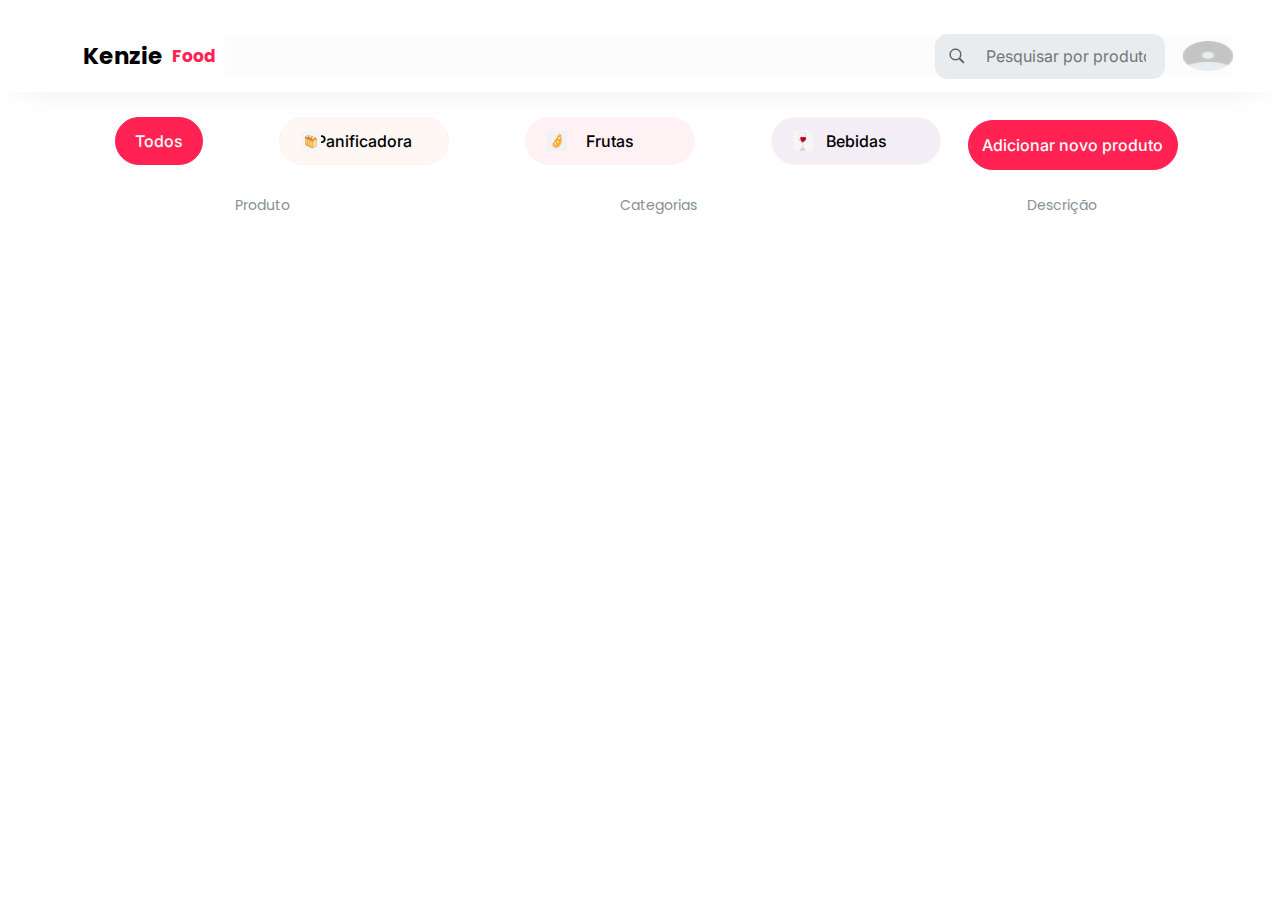
==== commit 182673dd: "Fix: Css da pagina dashboard" ====
--- a/pages/dashboard.html
+++ b/pages/dashboard.html
@@ -33,10 +33,10 @@
     </section>
     <div class="add">
       <button id="modalAddProduct" class="addNewProduct">Adicionar novo produto</button>
-      <div class="backgroundModalStyle">
-        <div class="modalAddProduct">
-
-    <div class="bread">
+      <!-- <div class="backgroundModalStyle">
+        <div class="modalAddProduct"> -->
+
+    <!-- <div class="bread">
       <img class="breadIcon" src="../images/bread-icon.jpg">
       <button id="bakery">Panificadora</button>
     </div>
@@ -49,11 +49,11 @@
     <div class="drink">
       <img class="drinkIcon" src="../images/red-wine-cartoon.jpg">
       <button id="drink">Bebidas</button>
-    </div>
+    </div> -->
 
 
       <!-- Modal botão adicionar novo produto produto-->
-      <button id="modalAddProduct" class="addNewProduct" onclick="openModalAddProduct()">Adicionar novo produto</button>
+      <!-- <button id="modalAddProduct" class="addNewProduct" onclick="openModalAddProduct()">Adicionar novo produto</button>
       <div class="addProductBackgroundModalStyle" id="modalProduct">
         <div class="modalAddProduct">
           <t class="registerProduct">Cadastro de Produto</t>
@@ -87,7 +87,7 @@
           </div>
       </div>
       </div>
-    </div>
+    </div> -->
     <!-- Término botão adicionar novo produto produto-->
     </section>
    <div class="subTitle">
@@ -99,13 +99,13 @@
 
    <main>
      <ul id="productsList">
-      <li class="product">
+      <!-- <li class="product">
           <h3 class="h3">Panqueca de Banana com aveia</h3>
           <p class="paragraph1">Bebidas</p>
 
           <p class="paragraph3">Esta receita serve muito bem duas pe...</p>
           <div class="buttons">
-            <!-- Modal botão editar produto-->
+            Modal botão editar produto
 
             <button id="modalEditProduct" class="edit" onclick="openModalEditProduct()">E</button>
             <div class="editProductBackgroundModalStyle">
@@ -143,7 +143,7 @@
               </div>
             </div>
             <!-- Modal botão delete produto-->
-            <button id="modalDeleteProduct" class="delete" onclick="openModalDeleteProduct()">D</button>
+            <!-- <button id="modalDeleteProduct" class="delete" onclick="openModalDeleteProduct()">D</button>
             <div class="deleteProductBackgroundModalStyle">
               <div class="modalDeleteProduct">
                 <t class="registerProduct">Exclusão de produto</t>
@@ -196,13 +196,12 @@
           <button id="modalEditProduct" class="edit" onclick="openModal()">E</button>
            <button id="modalDeleteProduct" class="delete" onclick="openModal()">D</button>
         </div>
-      </li>
+      </li> --> -->
      </ul>
 
      <ul id="ul">
 
     </ul>
-    <img src="/images/EDIT.svg">
    </main>
    <!--
    <footer class="footer">
--- a/css/dashboard.css
+++ b/css/dashboard.css
@@ -466,8 +466,9 @@
     overflow-x: hidden;
     display: flex;
     justify-content: flex-start;
-    margin-left: 115px;
+    margin-left: 115px; 
     gap:28px;
+    text-align: center;
 
 
 }
@@ -475,7 +476,7 @@
   width: 20px;
   height: 20px;
   position: relative;
-  left: 60px;
+  left: 70px;
 }
   .allProducts {
     background-color: #FF2253;
@@ -488,60 +489,32 @@
     font-size: 16px;
 
   }
-  .bread,.fruits, .drink{
-    background-color: #FFF7F4;
+  .bread,.fruits,.drink{
+    background-color: #FFF1F4;
     width: 170px;
     height: 48px;
-    border: 1.5px solid #FFF7F4;
+    border: 1.5px solid #FFF1F4;
     border-radius: 32px;
-  }
-  #fruits{
-    background: #FFF1F4;
-    font-family: 'Inter';
+    justify-content: center;
+    font-family: 'Inter', sans-serif;
+    font-size: 16px;
     font-style: normal;
     font-weight: 500;
-    font-size: 16px;
-  }
-  #bakery {
-    font-family: 'Inter';
-    font-style: normal;
-    font-weight: 500;
-    font-size: 16px;
-    border: none;
+  }
+  .bread {
     box-shadow: 0 0 0 0;
     outline: 0;
     background: #FFF7F4;
   }
-  #drink {
+  .drink {
     background: #F3EEF5;
-    font-family: 'Inter';
-    font-style: normal;
-    font-weight: 500;
-    font-size: 16px;
+  
   }
   .fruits {
-   display: flex;
-   align-items: center;
-   width: 105px;
-   height: 45px;
-   font-family: 'Inter', sans-serif;
-   font-style: normal;
-   font-weight: 500;
-   font-size: 16px;
    background: #FFF1F4;
    border: 1.5px solid #FFF1F4;
-   border-radius: 32px;
-  }
-  .drink {
-    width: 130px;
-    height: 35px;
-    font-family: 'Inter', sans-serif;
-    font-style: normal;
-    font-weight: 500;
-    font-size: 16px;
-    color: #212529  ;
-  }
-
+  }
+  
   .addNewProduct {
     display: flex;
     align-items: center;
@@ -556,7 +529,7 @@
     border: 1.5px solid #FF2253;
     border-radius: 32px;
     position: relative;
-    bottom: 130px;
+    bottom: 60px;
     left:-8%;
   }
   .subTitle {
@@ -565,7 +538,7 @@
     font-style: normal;
     font-weight: 400;
     font-size: 14px;
-    gap: 250px;
+    gap: 330px;
     margin-left: 220px;
   }
   main{
@@ -573,16 +546,18 @@
     margin-right: 80px;
   }
   .product {
-    height: 15%;
     display: flex;
     justify-content:flex-start;
     background: #FFFFFF;
     border: 1px solid #E9ECEF;
-    border-radius: 12px;
-    height: 30%;
-    width: 82%;
-    padding-left: 10%;
+    border-radius: 12px;  
     padding-bottom: 5px;
+    justify-content: space-between;
+    width: 100%;
+    align-items: center;
+  }
+  li{
+    margin-bottom: 40px;
   }
   h3 {
     font-size: 14px;
@@ -621,6 +596,17 @@
     display: flex;
     width: 60px;
     justify-content: space-between;
+  }
+  #btnEdit,#btnDelete{
+    width:20px;
+    height: 20px;
+  }
+  .nomes{
+    display: flex;
+    width:20%;
+    justify-content: space-between;
+    align-items: center;
+   
   }
 
   /* Style modal add produto */
@@ -776,7 +762,7 @@
   #productsList {
     display: block;
     justify-content: space-evenly;
-    width: 88%;
+    width: 100%;
     padding: 4px;
     height: 170px;
   }
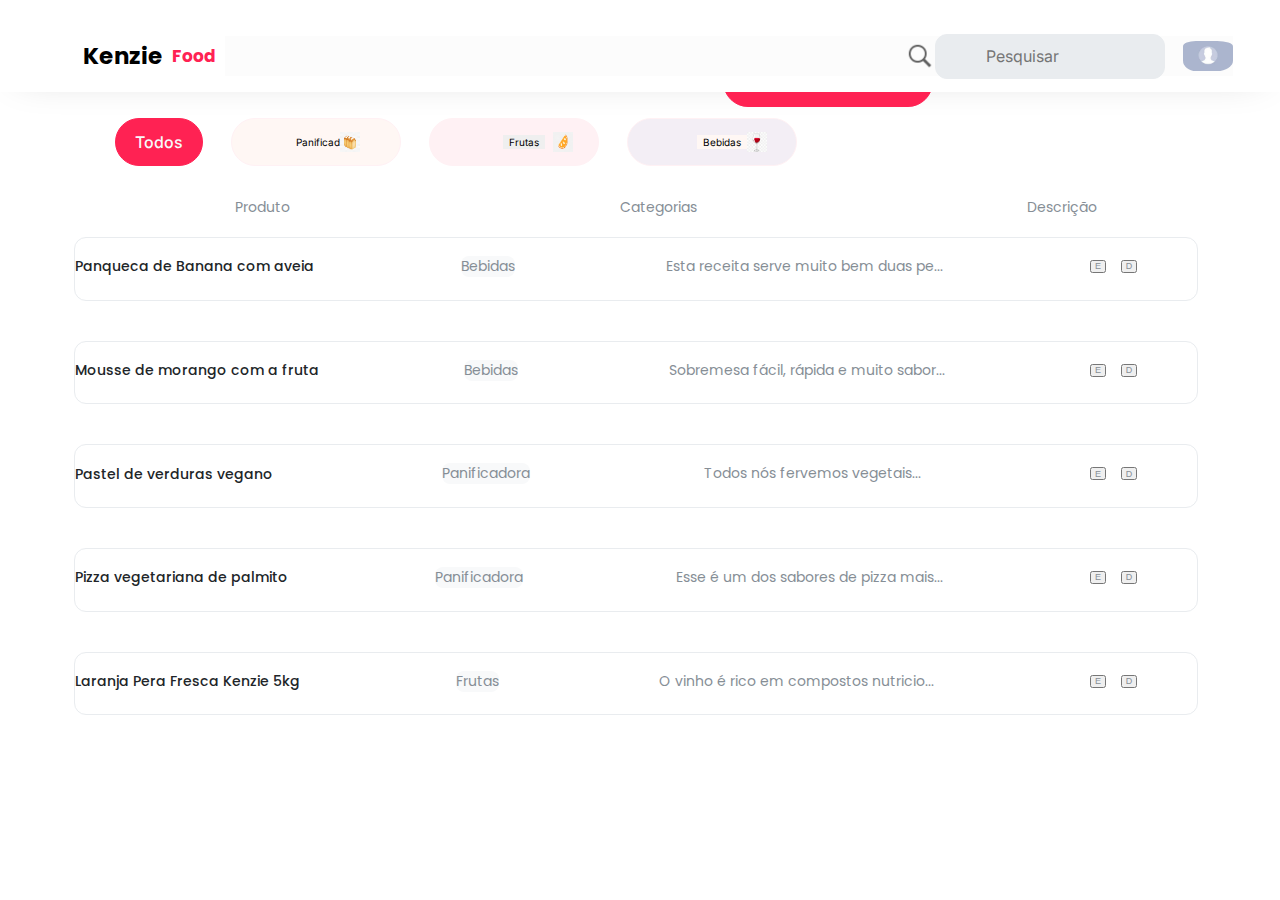
==== commit 282e4347: "feature/css-modal - funções dos modais feitas" ====
--- a/pages/dashboard.html
+++ b/pages/dashboard.html
@@ -15,28 +15,17 @@
 
     <div class="containerSearch">
       <form class="form" action="">
-        <img src="/images/pequisar.png" id="search-icon">
-        <input type="text" placeHolder="Pesquisar por produto" class="searchProduct">
+        <img class="searchIcon" src="../images/pequisar.png">
+        <input type="text" placeHolder="Pesquisar" class="searchProduct">
       </form>
-        <img class="userUrl" src="/images/perfil vazio.png" alt="Foto perfil">
+        <img class="userUrl" src="../images/img.perfil.jpg" alt="Foto perfil">
     </div>
   </header>
 
   <section class="filterButtons">
     <button class="allProducts">Todos</button>
-    <img src="/images/bread-icon.jpg">
-    <button class="bread">Panificadora</button>
-    <img src="/images/Icon_fruit.png">
-    <button class="fruits">Frutas</button>
-    <img src="/images/red-wine-cartoon.jpg">
-    <button class="drink">Bebidas</button>
-    </section>
-    <div class="add">
-      <button id="modalAddProduct" class="addNewProduct">Adicionar novo produto</button>
-      <!-- <div class="backgroundModalStyle">
-        <div class="modalAddProduct"> -->
-
-    <!-- <div class="bread">
+
+    <div class="bread">
       <img class="breadIcon" src="../images/bread-icon.jpg">
       <button id="bakery">Panificadora</button>
     </div>
@@ -49,15 +38,15 @@
     <div class="drink">
       <img class="drinkIcon" src="../images/red-wine-cartoon.jpg">
       <button id="drink">Bebidas</button>
-    </div> -->
+    </div>
 
 
       <!-- Modal botão adicionar novo produto produto-->
-      <!-- <button id="modalAddProduct" class="addNewProduct" onclick="openModalAddProduct()">Adicionar novo produto</button>
-      <div class="addProductBackgroundModalStyle" id="modalProduct">
+      <button id="modalAddProduct" class="addNewProduct">Adicionar novo produto</button>
+      <div id="addModal" class="addProductBackgroundModalStyle">
         <div class="modalAddProduct">
           <t class="registerProduct">Cadastro de Produto</t>
-          <span class="span" onclick="closeModal()">x</span>
+          <span id="closeAddModal" class="span">x</span>
           <h5 class="newProduct">Nome do Produto</h5>
           <form class="modalForm" action="">
             <input type="text" placeHolder="Digitar o nome" class="inputProduct">
@@ -87,8 +76,9 @@
           </div>
       </div>
       </div>
-    </div> -->
+    </div>
     <!-- Término botão adicionar novo produto produto-->
+
     </section>
    <div class="subTitle">
      <h3>Produto</h3>
@@ -99,19 +89,24 @@
 
    <main>
      <ul id="productsList">
-      <!-- <li class="product">
+      <li class="product">
           <h3 class="h3">Panqueca de Banana com aveia</h3>
           <p class="paragraph1">Bebidas</p>
 
           <p class="paragraph3">Esta receita serve muito bem duas pe...</p>
           <div class="buttons">
-            Modal botão editar produto
-
-            <button id="modalEditProduct" class="edit" onclick="openModalEditProduct()">E</button>
-            <div class="editProductBackgroundModalStyle">
+            <button id="modalEditProduct" class="edit">E</button>
+            <button id="modalDeleteProduct" class="delete">D</button>
+          </li>
+
+
+
+            <!-- Modal botão editar produto-->
+
+            <div id="editModal" class="editProductBackgroundModalStyle">
               <div class="modalEditProduct">
                <t class="registerProduct">Edição de Produto</t>
-               <span class="span" onclick="closeModal()">x</span>
+               <span id="closeEditModal" class="span">x</span>
                <h5 class="newProduct">Nome do Produto</h5>
                <form class="modalForm" action="">
                  <input type="text" placeHolder="Digitar o nome" class="inputProduct">
@@ -119,16 +114,16 @@
                <h5 class="newProduct">Descrição</h5>
                <form class="modalFormDescription" action="">
                  <input type="text" placeholder="Digitar a descrição" class="inputProduct">
-               </form>
-               <div class="categories">
-               <h5 class="newProduct">Categorias</h5>
-               <div class="categoriesAll">
-                 <button class="categoriesProducts">Panificadora</button>
-                 <button class="categoriesProducts">Frutas</button>
-                 <button class="categoriesProducts">Bebidas</button>
-               </div>
-               </div>
-               <h5 class="newProduct">Valor do Produto</h5>
+                </form>
+                <div class="categories">
+                  <h5 class="newProduct">Categorias</h5>
+                  <div class="categoriesAll">
+                    <button class="categoriesProducts">Panificadora</button>
+                    <button class="categoriesProducts">Frutas</button>
+                    <button class="categoriesProducts">Bebidas</button>
+                  </div>
+                </div>
+                <h5 class="newProduct">Valor do Produto</h5>
                <form class="modalFormPrice" action="">
                  <input type="text" placeholder="Digitar o valor aqui" class="inputProduct">
                </form>
@@ -142,12 +137,13 @@
                </div>
               </div>
             </div>
+
             <!-- Modal botão delete produto-->
-            <!-- <button id="modalDeleteProduct" class="delete" onclick="openModalDeleteProduct()">D</button>
-            <div class="deleteProductBackgroundModalStyle">
+
+            <div id="deleteModal" class="deleteProductBackgroundModalStyle">
               <div class="modalDeleteProduct">
                 <t class="registerProduct">Exclusão de produto</t>
-                <span class="span" onclick="closeModal()">x</span>
+                <span id="closeDeleteModal" class="span">x</span>
                   <h5 class="deleteProduct">Tem certeza que deseja excluir este produto?</h5>
                   <div class="productChange">
                     <button class="confirmDelete">Sim</button>
@@ -156,15 +152,15 @@
                </div>
                </div>
              </div>
-      </li>
-
+
+             <!----       término modal delete produto                           --->
       <li class="product">
           <h3 class="h3">Mousse de morango com a fruta</h3>
           <p class="paragraph1">Bebidas</p>
           <p class="paragraph3">Sobremesa fácil, rápida e muito sabor...</p>
           <div class="buttons">
-           <button id="modalEditProduct" class="edit" onclick="openModal()">E</button>
-           <button id="modalDeleteProduct" class="delete" onclick="openModal()">D</button>
+            <button id="modalEditProduct1" class="edit">E</button>
+            <button id="modalDeleteProduct1" class="delete">D</button>
           </div>
 
       </li>
@@ -173,8 +169,8 @@
         <p class="paragraph1">Panificadora</p>
         <p class="paragraph3">Todos nós fervemos vegetais...</p>
         <div class="buttons">
-          <button id="modalEditProduct" class="edit" onclick="openModal()">E</button>
-          <button id="modalDeleteProduct" class="delete" onclick="openModal()">D</button>
+          <button id="modalEditProduct2"class="edit">E</button>
+          <button id="modalDeleteProduct2" class="delete">D</button>
         </div>
 
       </li>
@@ -183,8 +179,9 @@
         <p class="paragraph1">Panificadora</p>
         <p class="paragraph3">Esse é um dos sabores de pizza mais...</p>
         <div class="buttons">
-          <button id="modalEditProduct" class="edit" onclick="openModal()">E</button>
-           <button id="modalDeleteProduct" class="delete" onclick="openModal()">D</button>
+          <button id="modalEditProduct3" class="edit">E</button>
+           <button id="modalDeleteProduct3" class="delete">D</button>
+
         </div>
       </li>
 
@@ -193,15 +190,12 @@
         <p class="paragraph1">Frutas</p>
         <p class="paragraph3">O vinho é rico em compostos nutricio...</p>
         <div class="buttons">
-          <button id="modalEditProduct" class="edit" onclick="openModal()">E</button>
-           <button id="modalDeleteProduct" class="delete" onclick="openModal()">D</button>
-        </div>
-      </li> --> -->
+          <button id="modalEditProduct4" class="edit">E</button>
+           <button id="modalDeleteProduct4" class="delete">D</button>
+        </div>
+      </li>
      </ul>
 
-     <ul id="ul">
-
-    </ul>
    </main>
    <!--
    <footer class="footer">
@@ -214,6 +208,5 @@
       <p class="footerParagraph">Mensagem</p>
     </footer>-->
   <script type="module" src="../scripts/dashboard.js"></script>
-  <script type="module" src="../scripts/models/my-products.js"></script>
 </body>
 </html>
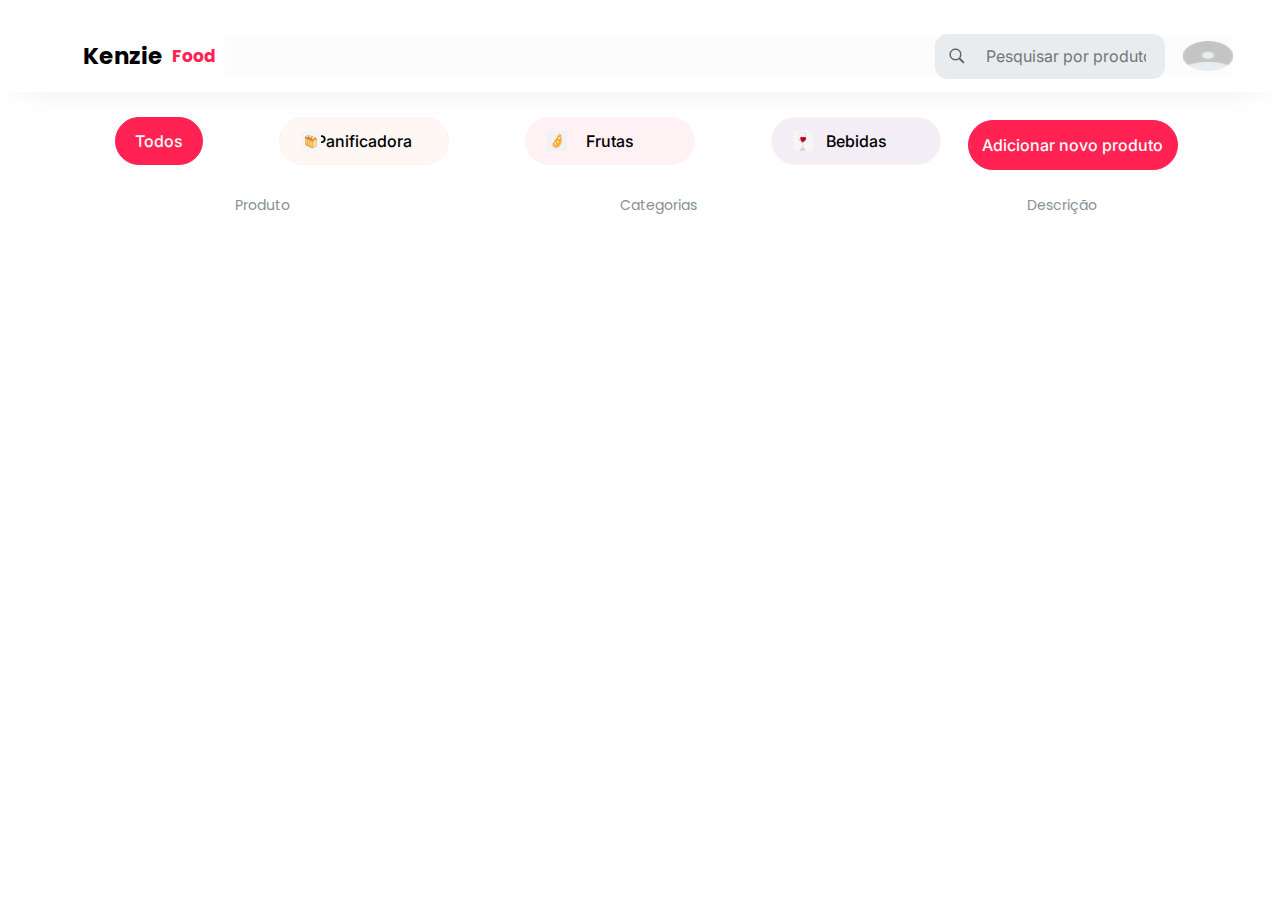
==== commit b2715cfe: "fix: dashboard revisado" ====
--- a/pages/dashboard.html
+++ b/pages/dashboard.html
@@ -15,69 +15,24 @@
 
     <div class="containerSearch">
       <form class="form" action="">
-        <img class="searchIcon" src="../images/pequisar.png">
-        <input type="text" placeHolder="Pesquisar" class="searchProduct">
+        <img src="/images/pequisar.png" id="search-icon">
+        <input type="text" placeHolder="Pesquisar por produto" class="searchProduct">
       </form>
-        <img class="userUrl" src="../images/img.perfil.jpg" alt="Foto perfil">
+        <img class="userUrl" src="/images/perfil vazio.png" alt="Foto perfil">
     </div>
   </header>
 
   <section class="filterButtons">
     <button class="allProducts">Todos</button>
-
-    <div class="bread">
-      <img class="breadIcon" src="../images/bread-icon.jpg">
-      <button id="bakery">Panificadora</button>
-    </div>
-
-    <div class="fruits">
-      <img class="fruitIcon" src="../images/Icon_fruit.png">
-      <button id="fruits">Frutas</button>
-    </div>
-
-    <div class="drink">
-      <img class="drinkIcon" src="../images/red-wine-cartoon.jpg">
-      <button id="drink">Bebidas</button>
-    </div>
-
-
-      <!-- Modal botão adicionar novo produto produto-->
+    <img src="/images/bread-icon.jpg">
+    <button class="bread">Panificadora</button>
+    <img src="/images/Icon_fruit.png">
+    <button class="fruits">Frutas</button>
+    <img src="/images/red-wine-cartoon.jpg">
+    <button class="drink">Bebidas</button>
+    </section>
+    <div class="add">
       <button id="modalAddProduct" class="addNewProduct">Adicionar novo produto</button>
-      <div id="addModal" class="addProductBackgroundModalStyle">
-        <div class="modalAddProduct">
-          <t class="registerProduct">Cadastro de Produto</t>
-          <span id="closeAddModal" class="span">x</span>
-          <h5 class="newProduct">Nome do Produto</h5>
-          <form class="modalForm" action="">
-            <input type="text" placeHolder="Digitar o nome" class="inputProduct">
-          </form>
-          <h5 class="newProduct">Descrição</h5>
-          <form class="modalForm" action="">
-            <input type="text" placeholder="Digitar a descrição" class="inputProduct">
-          </form>
-          <div class="categories">
-          <h5 class="newProduct">Categorias</h5>
-          <div class="categoriesAll">
-            <button class="categoriesProducts">Panificadora</button>
-            <button class="categoriesProducts">Frutas</button>
-            <button class="categoriesProducts">Bebidas</button>
-          </div>
-          </div>
-          <h5 class="newProduct">Valor do Produto</h5>
-          <form class="modalForm" action="">
-            <input type="text" placeholder="Digitar o valor aqui" class="inputProduct">
-          </form>
-          <h5 class="newProduct">Link da imagem</h5>
-          <form class="modalForm" action="">
-            <input type="text" placeholder="Inserir link" class="inputProduct">
-          </form>
-          <div class="productChange">
-            <button class="acceptProduct">Cadastrar produto</button>
-          </div>
-      </div>
-      </div>
-    </div>
-    <!-- Término botão adicionar novo produto produto-->
 
     </section>
    <div class="subTitle">
@@ -89,124 +44,15 @@
 
    <main>
      <ul id="productsList">
-      <li class="product">
-          <h3 class="h3">Panqueca de Banana com aveia</h3>
-          <p class="paragraph1">Bebidas</p>
 
-          <p class="paragraph3">Esta receita serve muito bem duas pe...</p>
-          <div class="buttons">
-            <button id="modalEditProduct" class="edit">E</button>
-            <button id="modalDeleteProduct" class="delete">D</button>
-          </li>
-
-
-
-            <!-- Modal botão editar produto-->
-
-            <div id="editModal" class="editProductBackgroundModalStyle">
-              <div class="modalEditProduct">
-               <t class="registerProduct">Edição de Produto</t>
-               <span id="closeEditModal" class="span">x</span>
-               <h5 class="newProduct">Nome do Produto</h5>
-               <form class="modalForm" action="">
-                 <input type="text" placeHolder="Digitar o nome" class="inputProduct">
-               </form>
-               <h5 class="newProduct">Descrição</h5>
-               <form class="modalFormDescription" action="">
-                 <input type="text" placeholder="Digitar a descrição" class="inputProduct">
-                </form>
-                <div class="categories">
-                  <h5 class="newProduct">Categorias</h5>
-                  <div class="categoriesAll">
-                    <button class="categoriesProducts">Panificadora</button>
-                    <button class="categoriesProducts">Frutas</button>
-                    <button class="categoriesProducts">Bebidas</button>
-                  </div>
-                </div>
-                <h5 class="newProduct">Valor do Produto</h5>
-               <form class="modalFormPrice" action="">
-                 <input type="text" placeholder="Digitar o valor aqui" class="inputProduct">
-               </form>
-               <h5 class="newProduct">Link da imagem</h5>
-               <form class="modalFormImg" action="">
-                 <input type="text" placeholder="Inserir link" class="inputProduct">
-               </form>
-               <div class="productChange">
-                 <button class="changes">Excluir</button>
-                 <button class="changes">Salvar alterações</button>
-               </div>
-              </div>
-            </div>
-
-            <!-- Modal botão delete produto-->
-
-            <div id="deleteModal" class="deleteProductBackgroundModalStyle">
-              <div class="modalDeleteProduct">
-                <t class="registerProduct">Exclusão de produto</t>
-                <span id="closeDeleteModal" class="span">x</span>
-                  <h5 class="deleteProduct">Tem certeza que deseja excluir este produto?</h5>
-                  <div class="productChange">
-                    <button class="confirmDelete">Sim</button>
-                    <button class="confirmDelete">Não</button>
-                  </div>
-               </div>
-               </div>
-             </div>
-
-             <!----       término modal delete produto                           --->
-      <li class="product">
-          <h3 class="h3">Mousse de morango com a fruta</h3>
-          <p class="paragraph1">Bebidas</p>
-          <p class="paragraph3">Sobremesa fácil, rápida e muito sabor...</p>
-          <div class="buttons">
-            <button id="modalEditProduct1" class="edit">E</button>
-            <button id="modalDeleteProduct1" class="delete">D</button>
-          </div>
-
-      </li>
-      <li class="product">
-        <h3 class="h3">Pastel de verduras vegano</h3>
-        <p class="paragraph1">Panificadora</p>
-        <p class="paragraph3">Todos nós fervemos vegetais...</p>
-        <div class="buttons">
-          <button id="modalEditProduct2"class="edit">E</button>
-          <button id="modalDeleteProduct2" class="delete">D</button>
-        </div>
-
-      </li>
-      <li class="product">
-        <h3 class="h3">Pizza vegetariana de palmito</h3>
-        <p class="paragraph1">Panificadora</p>
-        <p class="paragraph3">Esse é um dos sabores de pizza mais...</p>
-        <div class="buttons">
-          <button id="modalEditProduct3" class="edit">E</button>
-           <button id="modalDeleteProduct3" class="delete">D</button>
-
-        </div>
-      </li>
-
-      <li class="product">
-        <h3 class="h3">Laranja Pera Fresca Kenzie 5kg</h3>
-        <p class="paragraph1">Frutas</p>
-        <p class="paragraph3">O vinho é rico em compostos nutricio...</p>
-        <div class="buttons">
-          <button id="modalEditProduct4" class="edit">E</button>
-           <button id="modalDeleteProduct4" class="delete">D</button>
-        </div>
-      </li>
      </ul>
 
+     <ul id="ul">
+
+    </ul>
    </main>
-   <!--
-   <footer class="footer">
-     <div class="status">
-       <t class="mensage">Status</t>
-       <div>
-         <button class="close" class="close">X</button>
-        </div>
-      </div>
-      <p class="footerParagraph">Mensagem</p>
-    </footer>-->
+
   <script type="module" src="../scripts/dashboard.js"></script>
+  <script type="module" src="../scripts/models/my-products.js"></script>
 </body>
 </html>
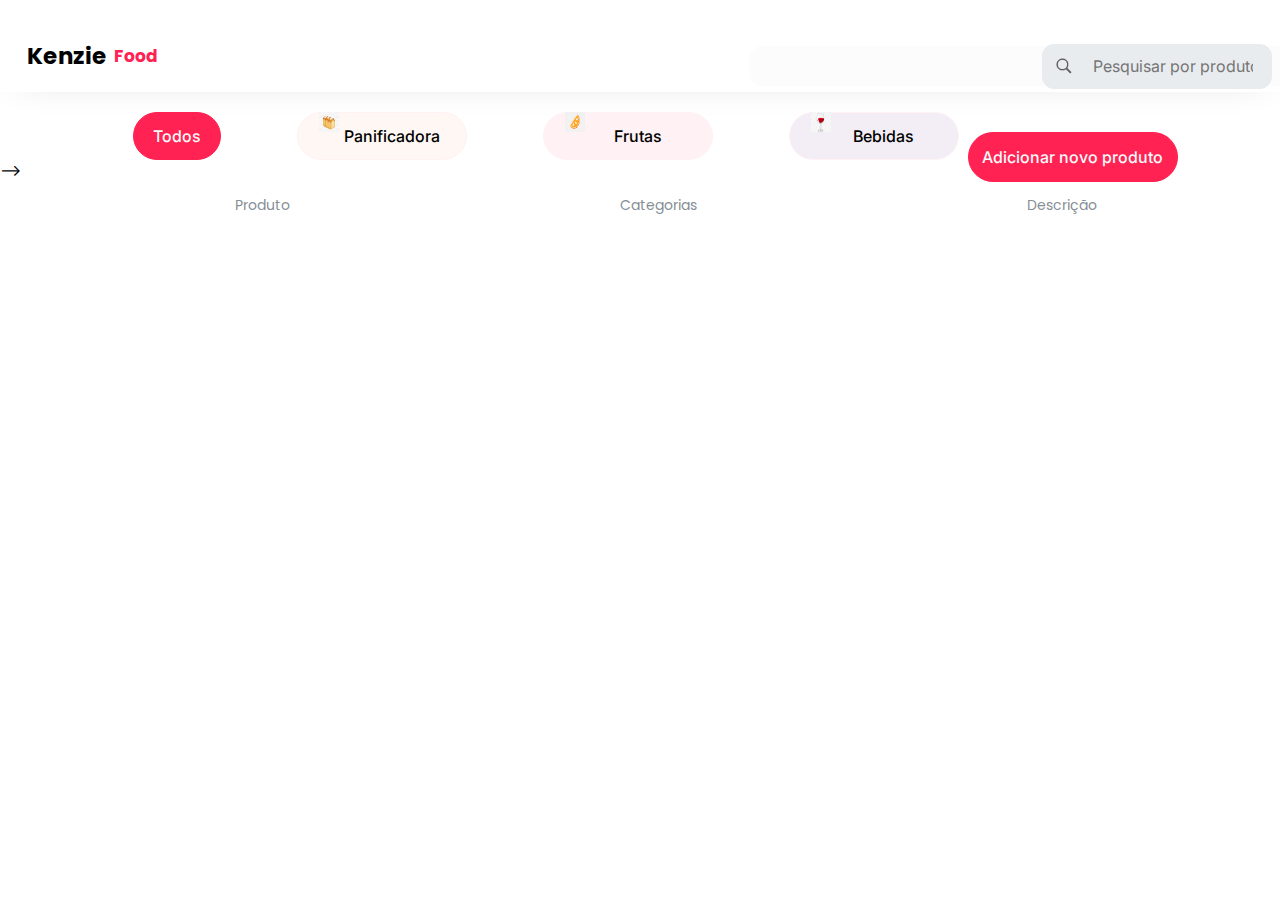
==== commit 9e20085c: "fix: header buttons" ====
--- a/pages/dashboard.html
+++ b/pages/dashboard.html
@@ -10,8 +10,18 @@
 </head>
 <body>
   <header class="header">
-    <h1 class="h1">Kenzie</h1>
-    <h2 class="h2">Food</h2>
+    <div id="title">
+      <div id="logo">
+        <h1 class="h1">Kenzie</h1>
+        <h2 class="h2">Food</h2>
+      </div>
+
+      <nav id="menu">
+
+      </nav>
+    </div>
+    <!-- <h1 class="h1">Kenzie</h1>
+    <h2 class="h2">Food</h2> -->
 
     <div class="containerSearch">
       <form class="form" action="">
@@ -30,11 +40,46 @@
     <button class="fruits">Frutas</button>
     <img src="/images/red-wine-cartoon.jpg">
     <button class="drink">Bebidas</button>
-    </section>
+  </section>
     <div class="add">
       <button id="modalAddProduct" class="addNewProduct">Adicionar novo produto</button>
+      <div id="addModal" class="addProductBackgroundModalStyle">
+        <div class="modalAddProduct">
+          <t class="registerProduct">Cadastro de Produto</t>
+          <span id="closeAddModal" class="span">x</span>
+          <h5 class="newProduct">Nome do Produto</h5>
+          <form class="modalForm" action="">
+            <input type="text" placeHolder="Digitar o nome" class="inputProduct" id="name">
+          </form>
+          <h5 class="newProduct">Descrição</h5>
+          <form class="modalForm" action="">
+            <input type="text" placeholder="Digitar a descrição" class="inputProduct" id="description">
+          </form>
+          <div class="categories">
+          <h5 class="newProduct">Categorias</h5>
+          <div class="categoriesAll">
+            <button id="1"class="categoriesProducts">Panificadora</button>
+            <button id="2"class="categoriesProducts">Frutas</button>
+            <button id="3"class="categoriesProducts">Bebidas</button>
+          </div>
+          </div>
+          <h5 class="newProduct">Valor do Produto</h5>
+          <form class="modalForm" action="">
+            <input type="text" placeholder="Digitar o valor aqui" class="inputProduct" id="pricess">
+          </form>
+          <h5 class="newProduct">Link da imagem</h5>
+          <form class="modalForm" action="">
+            <input type="text" placeholder="Inserir link" class="inputProduct" id="link">
+          </form>
+          <div class="productChange">
+            <button id="accept"class="acceptProduct">Cadastrar produto</button>
+          </div>
+      </div>
+      </div>
+    </div> -->
 
-    </section>
+
+
    <div class="subTitle">
      <h3>Produto</h3>
      <h3>Categorias</h3>
@@ -46,13 +91,10 @@
      <ul id="productsList">
 
      </ul>
-
-     <ul id="ul">
-
-    </ul>
    </main>
 
   <script type="module" src="../scripts/dashboard.js"></script>
   <script type="module" src="../scripts/models/my-products.js"></script>
+  <script type="module" src="../scripts/models/create-product.js"></script>
 </body>
 </html>
--- a/css/dashboard.css
+++ b/css/dashboard.css
@@ -4,6 +4,38 @@
   width: 100%;
   height: 100%;
 }
+
+#logo {
+  display: flex;
+  gap: 5px;
+  align-items: center;
+}
+
+#title {
+display: flex;
+justify-content: space-between;
+align-items: center;
+width: 90%;
+margin: auto;
+}
+
+#menu button {
+background-color: #F8F9FA;
+border: #F8F9FA 1.5px solid;
+color: #212529;
+padding: 5px;
+border-radius: 15px;
+font-family:'Poppins', sans-serif;
+margin: 5px;
+}
+
+#menu button:active {
+background-color: #FF2253;
+border: #FF2253 1.5px solid;
+color: #F8F9FA;
+}
+
+
 .header {
   background: #FFFFFF;
   box-shadow: 0px 0px 40px -20px rgba(0, 0, 0, 0.25);
@@ -13,10 +45,11 @@
   flex-direction: row;
 }
 .filterButtons img{
-  width: 20px;
-  height: 20px;
+  width: 10px;
+  height: 10px;
   position: relative;
-  left: 40px;
+  left: 30px;
+
 }
 .containerSearch {
   background: #E9ECEF;
@@ -25,6 +58,10 @@
   flex-wrap: nowrap;
   flex-direction: row;
   gap: 15px;
+  position: relative;
+  top:10px;
+  left:60px;
+  border-radius: 12px;
 }
 .form {
   display: flex;
@@ -32,6 +69,7 @@
   flex-wrap: nowrap;
   flex-direction: row;
   align-items: center;
+
 }
 .searchProduct {
   width:85px;
@@ -40,6 +78,7 @@
   border: 1.5px solid #E9ECEF;
   border-radius: 12px;
   font-size:12px;
+
 }
 .userUrl {
     padding-top: 05px;
@@ -62,15 +101,15 @@
 }
 
 .filterButtons {
-  display: flex;
+  width: 100%;
+  position: relative;
+  left: 18px;
+  white-space:nowrap;
+  overflow-x: scroll;
   flex-direction: row;
-  gap: 2px;
-  justify-items: center;
-  align-items: center;
-  padding-top: 25px;
-  padding-bottom: 15px;
-  justify-content: space-evenly;
-  padding-right: 10px;
+  display: inline-flex;
+  justify-content: space-between;
+  margin-top: 20px;
 }
 button {
   cursor: pointer;
@@ -82,7 +121,6 @@
   background: #FF2253;
   border: 1.5px solid #FF2253;
   border-radius: 15px;
-  width: 150px;
   height: 15px;
   font-size: 10px;
   color: white;
@@ -237,6 +275,7 @@
   font-weight: 500;
   border: 1.5px solid #FFF7F4;
   border-radius: 15px;
+  padding-left: 25px;
 }
 
 .fruits {
@@ -249,6 +288,7 @@
   font-weight: 500;
   border: 1.5px solid #FFF1F4;
   border-radius: 15px;
+  padding-left: 25px;
 }
 
 .drink {
@@ -261,6 +301,7 @@
   font-weight: 500;
   border: 1.5px solid #F3EEF5;
   border-radius: 15px;
+  padding-left: 25px;
 }
 
 .addNewProduct {
@@ -270,6 +311,9 @@
   border: 1.5px solid #FF2253;
   border-radius: 15px;
   color: #F8F9FA;
+  display: flex;
+  float: right;
+  margin-top: 32px;
 }
 .subTitle {
   display: flex;
@@ -282,6 +326,13 @@
   justify-content: space-evenly;
   align-items: center;
   padding: 15px;
+}
+.nomes{
+  align-items: center;
+  width: 110%;
+  display: flex;
+  justify-content: space-between;
+  margin-left:18%;
 }
 .photo{
   width: 32px;
@@ -342,7 +393,7 @@
   justify-content: center;
   font-size: 9px;
 }
-.searchIcon{
+#search-icon{
   width: 10px;
   height: 10px;
 }
@@ -390,7 +441,7 @@
 li {
   display: flex;
   flex-direction: row;
-  width: 94%;
+  width: 110%;
   height: 35%;
   list-style: none;
   flex-wrap: nowrap;
@@ -399,6 +450,7 @@
   border: 1px solid #E9ECEF;
   border-radius: 12px;
 }
+
 
 /* Style para dispositivo com tamanho acima de 768px  */
 
@@ -466,7 +518,7 @@
     overflow-x: hidden;
     display: flex;
     justify-content: flex-start;
-    margin-left: 115px; 
+    margin-left: 115px;
     gap:28px;
     text-align: center;
 
@@ -508,13 +560,13 @@
   }
   .drink {
     background: #F3EEF5;
-  
+
   }
   .fruits {
    background: #FFF1F4;
    border: 1.5px solid #FFF1F4;
   }
-  
+
   .addNewProduct {
     display: flex;
     align-items: center;
@@ -547,10 +599,10 @@
   }
   .product {
     display: flex;
-    justify-content:flex-start;
+
     background: #FFFFFF;
     border: 1px solid #E9ECEF;
-    border-radius: 12px;  
+    border-radius: 12px;
     padding-bottom: 5px;
     justify-content: space-between;
     width: 100%;
@@ -558,6 +610,8 @@
   }
   li{
     margin-bottom: 40px;
+    width: 100%;
+    justify-content:flex-start;
   }
   h3 {
     font-size: 14px;
@@ -606,7 +660,8 @@
     width:20%;
     justify-content: space-between;
     align-items: center;
-   
+    margin-left: 5px;
+
   }
 
   /* Style modal add produto */
@@ -622,14 +677,15 @@
   }
   .modalAddProduct {
     display: block;
-    width: 20%;
-    height: 80%;
+    width: 30%;
+    height: 95%;
     background: #FFFFFF;
     border-radius: 8px 8px 8px 8px;
     margin: 90px auto 0 auto;
     transition: 350ms;
-    top: -100%;
+    top: -10%;
     padding-top: 7px;
+    position: relative;
   }
   .registerProduct {
     font-family: 'Poppins';
@@ -659,6 +715,10 @@
     gap: 105px;
     width: 100px;
     height: 35px;
+  }
+  .categoriesProducts:hover{
+    background-color: #FF2253;
+    color: #DEE2E6;
   }
   .categoriesAll {
     display: flex;
@@ -764,7 +824,8 @@
     justify-content: space-evenly;
     width: 100%;
     padding: 4px;
-    height: 170px;
+    height: auto;
+
   }
   #li {
     display: flex;
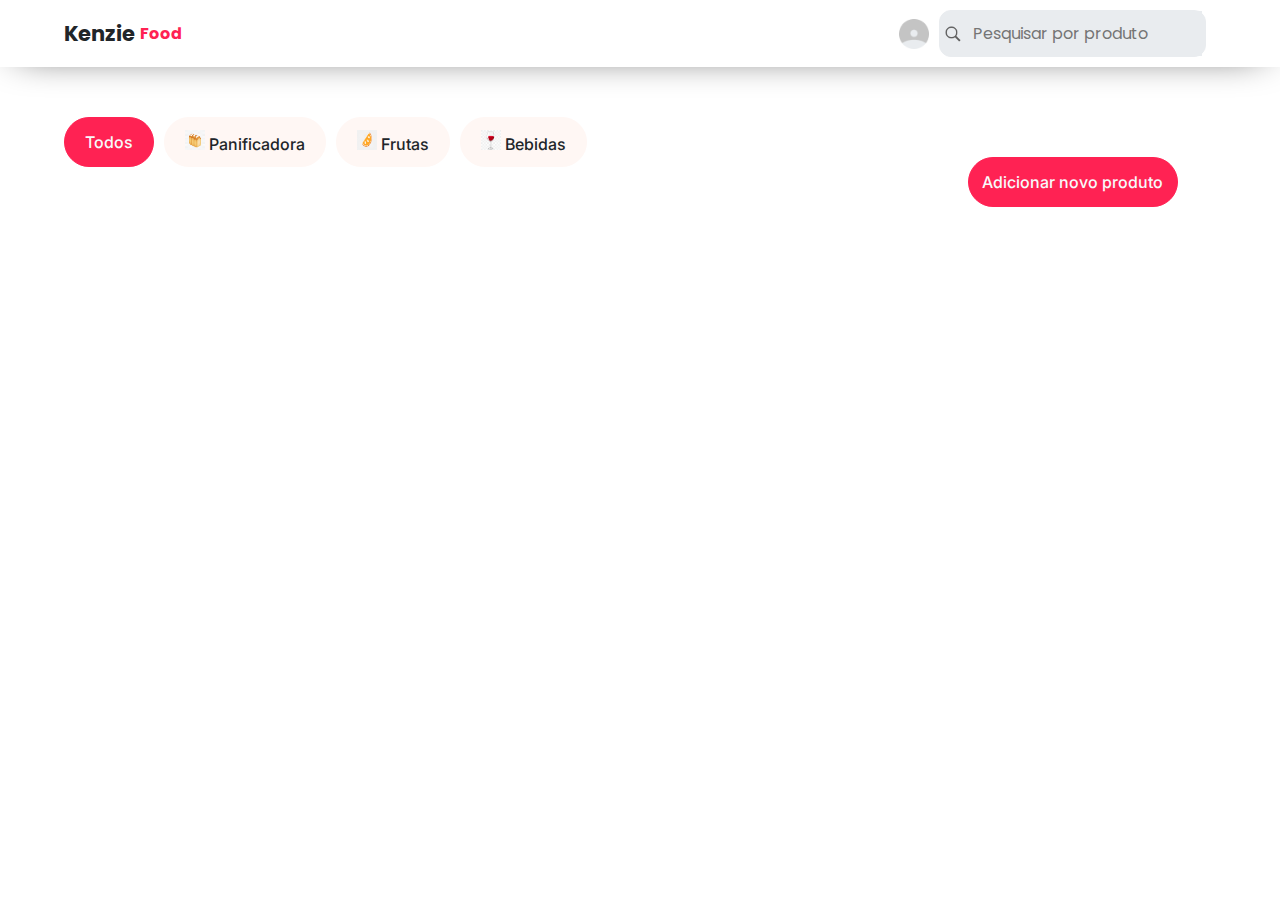
==== commit a480a94f: "fix: cards mobile" ====
--- a/pages/dashboard.html
+++ b/pages/dashboard.html
@@ -1,100 +1,120 @@
 <!DOCTYPE html>
 <html lang="en">
-<head>
-    <meta charset="UTF-8">
-    <meta http-equiv="X-UA-Compatible" content="IE=edge">
-    <meta name="viewport" content="width=device-width, initial-scale=1.0">
+  <head>
+    <meta charset="UTF-8" />
+    <meta http-equiv="X-UA-Compatible" content="IE=edge" />
+    <meta name="viewport" content="width=device-width, initial-scale=1.0" />
     <title>Document</title>
-    <link rel="stylesheet" href="../css/reset.css">
-    <link rel="stylesheet" href="../css/dashboard.css">
-</head>
-<body>
-  <header class="header">
-    <div id="title">
-      <div id="logo">
-        <h1 class="h1">Kenzie</h1>
-        <h2 class="h2">Food</h2>
+    <link rel="stylesheet" href="../css/reset.css" />
+    <link rel="stylesheet" href="../css/dashboard.css" />
+  </head>
+  <body>
+    <header>
+      <div id="title">
+        <div id="logo">
+          <h1>Kenzie</h1>
+          <h2>Food</h2>
+        </div>
+
+        <nav class="menu"></nav>
+
+        <img id="perfil" src="../images/perfil vazio.png" alt="Perfil" />
       </div>
 
-      <nav id="menu">
+      <div id="search-area">
+        <img src="../images/pequisar.png" id="searchIcon" />
+        <input type="text" id="Search" placeholder="Pesquisar por produto" />
+      </div>
+    </header>
 
-      </nav>
+    <div id="top">
+      <button class="All" id="botao-ativo">Todos</button>
+      <button class="Bakery">
+        <img src="../images/bread-icon.jpg" />
+        Panificadora
+      </button>
+      <button class="Fruits">
+        <img src="../images/Icon_fruit.png" />
+        Frutas
+      </button>
+      <button class="Drinks">
+        <img src="../images/red-wine-cartoon.jpg" />
+        Bebidas
+      </button>
     </div>
-    <!-- <h1 class="h1">Kenzie</h1>
-    <h2 class="h2">Food</h2> -->
 
-    <div class="containerSearch">
-      <form class="form" action="">
-        <img src="/images/pequisar.png" id="search-icon">
-        <input type="text" placeHolder="Pesquisar por produto" class="searchProduct">
-      </form>
-        <img class="userUrl" src="/images/perfil vazio.png" alt="Foto perfil">
+    <button class="addNewProduct">Adicionar novo produto</button>
+
+    <div class="subTitle">
+      <h3>Produto</h3>
+      <h3>Categorias</h3>
+      <h3>Descrição</h3>
+      <h3>Ações</h3>
     </div>
-  </header>
 
-  <section class="filterButtons">
-    <button class="allProducts">Todos</button>
-    <img src="/images/bread-icon.jpg">
-    <button class="bread">Panificadora</button>
-    <img src="/images/Icon_fruit.png">
-    <button class="fruits">Frutas</button>
-    <img src="/images/red-wine-cartoon.jpg">
-    <button class="drink">Bebidas</button>
-  </section>
-    <div class="add">
-      <button id="modalAddProduct" class="addNewProduct">Adicionar novo produto</button>
+    <main>
+      <ul id="productsList"></ul>
+    </main>
+
+    <div class="add" class="modal">
       <div id="addModal" class="addProductBackgroundModalStyle">
         <div class="modalAddProduct">
           <t class="registerProduct">Cadastro de Produto</t>
           <span id="closeAddModal" class="span">x</span>
           <h5 class="newProduct">Nome do Produto</h5>
           <form class="modalForm" action="">
-            <input type="text" placeHolder="Digitar o nome" class="inputProduct" id="name">
+            <input
+              type="text"
+              placeholder="Digitar o nome"
+              class="inputProduct"
+              id="name"
+            />
           </form>
           <h5 class="newProduct">Descrição</h5>
           <form class="modalForm" action="">
-            <input type="text" placeholder="Digitar a descrição" class="inputProduct" id="description">
+            <input
+              type="text"
+              placeholder="Digitar a descrição"
+              class="inputProduct"
+              id="description"
+            />
           </form>
           <div class="categories">
-          <h5 class="newProduct">Categorias</h5>
-          <div class="categoriesAll">
-            <button id="1"class="categoriesProducts">Panificadora</button>
-            <button id="2"class="categoriesProducts">Frutas</button>
-            <button id="3"class="categoriesProducts">Bebidas</button>
-          </div>
+            <h5 class="newProduct">Categorias</h5>
+            <div class="categoriesAll">
+              <button id="1" class="categoriesProducts">Panificadora</button>
+              <button id="2" class="categoriesProducts">Frutas</button>
+              <button id="3" class="categoriesProducts">Bebidas</button>
+            </div>
           </div>
           <h5 class="newProduct">Valor do Produto</h5>
           <form class="modalForm" action="">
-            <input type="text" placeholder="Digitar o valor aqui" class="inputProduct" id="pricess">
+            <input
+              type="text"
+              placeholder="Digitar o valor aqui"
+              class="inputProduct"
+              id="pricess"
+            />
           </form>
           <h5 class="newProduct">Link da imagem</h5>
           <form class="modalForm" action="">
-            <input type="text" placeholder="Inserir link" class="inputProduct" id="link">
+            <input
+              type="text"
+              placeholder="Inserir link"
+              class="inputProduct"
+              id="link"
+            />
           </form>
           <div class="productChange">
-            <button id="accept"class="acceptProduct">Cadastrar produto</button>
+            <button id="accept" class="acceptProduct">Cadastrar produto</button>
           </div>
+        </div>
       </div>
-      </div>
-    </div> -->
+    </div>
 
-
-
-   <div class="subTitle">
-     <h3>Produto</h3>
-     <h3>Categorias</h3>
-     <h3>Descrição</h3>
-     <h3>Ações</h3>
-   </div>
-
-   <main>
-     <ul id="productsList">
-
-     </ul>
-   </main>
-
-  <script type="module" src="../scripts/dashboard.js"></script>
-  <script type="module" src="../scripts/models/my-products.js"></script>
-  <script type="module" src="../scripts/models/create-product.js"></script>
-</body>
+    <script type="module" src="../scripts/dashboard.js"></script>
+    <script type="module" src="../scripts/models/header.js"></script>
+    <script type="module" src="../scripts/models/my-products.js"></script>
+    <script type="module" src="../scripts/models/create-product.js"></script>
+  </body>
 </html>
--- a/css/dashboard.css
+++ b/css/dashboard.css
@@ -1,133 +1,224 @@
-@import url('https://fonts.googleapis.com/css2?family=Inter:wght@400;500&family=Poppins:wght@400;500;700&display=swap');
-
-html, body {
+@import url("https://fonts.googleapis.com/css2?family=Inter:wght@400;500&family=Poppins:wght@400;500;700&display=swap");
+
+button {
+  font-family: "Inter", sans-serif;
+}
+
+h1,
+h2,
+h3,
+h4,
+p,
+input {
+  font-family: "Poppins", sans-serif;
+}
+
+h1 {
+  font-size: 21px;
+  color: #212529;
+}
+
+h2 {
+  font-size: 16px;
+  color: #ff2253;
+}
+
+#logo {
+  display: flex;
+  gap: 5px;
+  align-items: center;
+}
+
+#title {
+  display: flex;
+  justify-content: space-between;
+  align-items: center;
+  width: 90%;
+  margin: auto;
+}
+
+#perfil {
+  cursor: pointer;
+  width: 30px;
+}
+
+.menu {
+  display: flex;
+  flex-direction: column;
+  position: fixed;
+  background-color: white;
+  width: 150px;
+  top: -150px;
+  right: 3%;
+  transition: 0.3s;
+}
+
+.menu-open {
+  top: 30px;
+}
+
+.menu button {
+  background-color: #f8f9fa;
+  border: #f8f9fa 1.5px solid;
+  color: #212529;
+  padding: 5px;
+  border-radius: 15px;
+  margin: 5px;
+}
+
+.menu button:active {
+  background-color: #ff2253;
+  border: #ff2253 1.5px solid;
+  color: #f8f9fa;
+}
+
+#search-area {
+  display: flex;
+  justify-content: center;
+  align-items: center;
+  background-color: #e9ecef;
+  border: 1.5px solid #e9ecef;
+  border-radius: 12px;
+  margin: 10px;
+}
+
+#searchIcon {
+  width: 20px;
+  height: 20px;
+}
+
+#Search {
+  background-color: #e9ecef;
+  font-size: 16px;
+  width: 90%;
+  padding: 10px;
+}
+
+#top {
+  display: flex;
+  gap: 10px;
+  width: 90%;
+  margin: auto;
+  white-space: nowrap;
+  overflow-x: scroll;
+}
+
+#top::-webkit-scrollbar {
+  width: 0;
+}
+
+#top img {
+  width: 20px;
+  height: 20px;
+}
+
+#top button {
+  height: 50px;
+  padding: 0px 20px;
+  border-radius: 30px;
+  font-weight: 500;
+  font-size: 16px;
+}
+
+.Bakery,
+.Fruits,
+.Drinks,
+.All {
+  background-color: #fff7f4;
+  border: 1.5px solid #fff7f4;
+  color: #212529;
+}
+
+.Bakery:hover,
+.Fruits:hover,
+.Drinks:hover,
+.All:hover,
+.addNewProduct {
+  background-color: #ff2253;
+  color: #f8f9fa;
+  border: 1.5px solid #ff2253;
+}
+
+#botao-ativo {
+  background-color: #ff2253;
+  color: #f8f9fa;
+  border: 1.5px solid #ff2253;
+}
+
+.addNewProduct {
+  display: block;
+  border-radius: 15px;
+  padding: 5px 10px;
+  margin: 0 auto;
+}
+
+.subTitle {
+  display: none;
+  flex-direction: row;
+  font-size: 10px;
+  color: #868e96;
+  justify-content: space-evenly;
+  align-items: center;
+  padding: 15px;
+}
+
+#productsList {
+  width: 90%;
+  margin: 10px auto;
+}
+
+.product {
+  display: flex;
+  flex-direction: column;
+  border: 1px solid #e9ecef;
+  border-radius: 12px;
+  padding: 10px;
+  gap: 10px;
+  margin-bottom: 10px;
+}
+
+.nomes {
+  display: flex;
+  width: 100%;
+  align-items: center;
+  gap: 15px;
+}
+
+.photo {
+  width: 25px;
+  height: 25px;
+  border-radius: 50%;
+}
+
+.detail {
+  display: -webkit-box;
+  -webkit-line-clamp: 2;
+  -webkit-box-orient: vertical;
+  overflow: hidden;
+  text-overflow: ellipsis;
+}
+
+#actions {
+  display: flex;
+  gap: 15px;
+}
+
+#actions img {
+  width: 25px;
+}
+
+/* =============================================================== */
+.modal {
+  display: block;
   width: 100%;
   height: 100%;
-}
-
-#logo {
-  display: flex;
-  gap: 5px;
-  align-items: center;
-}
-
-#title {
-display: flex;
-justify-content: space-between;
-align-items: center;
-width: 90%;
-margin: auto;
-}
-
-#menu button {
-background-color: #F8F9FA;
-border: #F8F9FA 1.5px solid;
-color: #212529;
-padding: 5px;
-border-radius: 15px;
-font-family:'Poppins', sans-serif;
-margin: 5px;
-}
-
-#menu button:active {
-background-color: #FF2253;
-border: #FF2253 1.5px solid;
-color: #F8F9FA;
-}
-
-
-.header {
-  background: #FFFFFF;
-  box-shadow: 0px 0px 40px -20px rgba(0, 0, 0, 0.25);
-  display: flex;
-  align-items: center;
-  gap: 4px;
-  flex-direction: row;
-}
-.filterButtons img{
-  width: 10px;
-  height: 10px;
-  position: relative;
-  left: 30px;
-
-}
-.containerSearch {
-  background: #E9ECEF;
-  display: flex;
-  float: right;
-  flex-wrap: nowrap;
-  flex-direction: row;
-  gap: 15px;
-  position: relative;
-  top:10px;
-  left:60px;
-  border-radius: 12px;
-}
-.form {
-  display: flex;
-  float: right;
-  flex-wrap: nowrap;
-  flex-direction: row;
-  align-items: center;
-
-}
-.searchProduct {
-  width:85px;
-  height: 25px;
-  background: #E9ECEF;
-  border: 1.5px solid #E9ECEF;
-  border-radius: 12px;
-  font-size:12px;
-
-}
-.userUrl {
-    padding-top: 05px;
-    width: 25px;
-    height: 25px;
-    border-radius: 20%;
-    padding-left: 3px;
-  }
-.h1 {
-  font-family: 'Poppins', sans-serif;
-  font-size: 19px;
-  padding-left: 10px;
-  font-weight: 700;
-}
-.h2 {
-  font-family: 'Poppins', sans-serif;
-  font-size: 15px;
-  color: #FF2253;;
-  padding-right: 8%;
-}
-
-.filterButtons {
-  width: 100%;
-  position: relative;
-  left: 18px;
-  white-space:nowrap;
-  overflow-x: scroll;
-  flex-direction: row;
-  display: inline-flex;
-  justify-content: space-between;
-  margin-top: 20px;
-}
-button {
-  cursor: pointer;
-}
-.allProducts {
-  font-family: 'Inter', sans-serif;
-  font-style: normal;
-  font-weight: 500;
-  background: #FF2253;
-  border: 1.5px solid #FF2253;
-  border-radius: 15px;
-  height: 15px;
-  font-size: 10px;
-  color: white;
-  display: flex;
-  align-items: center;
+  position: absolute;
+  background-color: rgba(0, 0, 0, 0.5);
   justify-content: center;
-}
+  top: 0;
+  left: 0;
+}
+
 .addProductBackgroundModalStyle {
   width: 100%;
   height: 110%;
@@ -146,7 +237,7 @@
   z-index: 2;
   top: 0;
   left: 0;
-  display: none;
+  display: block;
 }
 .deleteProductBackgroundModalStyle {
   width: 100%;
@@ -156,13 +247,13 @@
   z-index: 2;
   top: 0;
   left: 0;
-  display: none;
+  display: block;
 }
 
 .modalAddProduct {
   width: 70%;
   height: 70%;
-  background: #FFFFFF;
+  background: #ffffff;
   border-radius: 8px 8px 8px 8px;
   margin: 90px auto 0 auto;
   transition: 350ms;
@@ -171,7 +262,7 @@
 .modalEditProduct {
   width: 70%;
   height: 70%;
-  background: #FFFFFF;
+  background: #ffffff;
   border-radius: 8px 8px 8px 8px;
   margin: 90px auto 0 auto;
   transition: 350ms;
@@ -180,7 +271,7 @@
 .modalDeleteProduct {
   width: 70%;
   height: 30%;
-  background: #FFFFFF;
+  background: #ffffff;
   border-radius: 8px 8px 8px 8px;
   margin: 90px auto 0 auto;
   transition: 350ms;
@@ -190,14 +281,14 @@
   padding-left: 5px;
 }
 .registerProduct {
-  font-family: 'Poppins';
+  font-family: "Poppins";
   font-style: normal;
   font-weight: 500;
   font-size: 14px;
   padding: 11px;
 }
 .newProduct {
-  font-family: 'Inter';
+  font-family: "Inter";
   font-style: normal;
   font-weight: 400;
   font-size: 14px;
@@ -212,8 +303,8 @@
 }
 .acceptProduct {
   color: white;
-  background: #FF2253;
-  border: 1.5px solid #FF2253;
+  background: #ff2253;
+  border: 1.5px solid #ff2253;
   border-radius: 32px;
   width: 210px;
   height: 25px;
@@ -222,58 +313,58 @@
   padding: 8px;
 }
 .deleteProduct {
-  font-family: 'Poppins';
+  font-family: "Poppins";
   font-style: normal;
   padding: 12px;
   right: 65%;
 }
 .confirmDelete {
-  font-family: 'Inter';
+  font-family: "Inter";
   font-style: normal;
   font-size: 12px;
-  background: #F8F9FA;
-  border: 1.5px solid #F8F9FA;
+  background: #f8f9fa;
+  border: 1.5px solid #f8f9fa;
   border-radius: 32px;
   padding: 10px;
 }
 .changes {
-  font-family: 'Inter';
+  font-family: "Inter";
   font-style: normal;
   font-size: 12px;
-  background: #F8F9FA;
-  border: 1.5px solid #F8F9FA;
+  background: #f8f9fa;
+  border: 1.5px solid #f8f9fa;
   border-radius: 32px;
 }
 .inputProduct {
-  background-color: #DEE2E6;
+  background-color: #dee2e6;
   border-radius: 10px;
   width: 200px;
   height: 25px;
   padding-left: 13px;
 }
 .categoriesProducts {
-  background: #F8F9FA;
-  border: 1.5px solid #F8F9FA;
+  background: #f8f9fa;
+  border: 1.5px solid #f8f9fa;
   border-radius: 32px;
-  color: #868E96;
+  color: #868e96;
   padding: 5px;
 }
 .span {
   float: right;
   font-size: 14px;
   margin-right: 8px;
-  color: #868E96;
+  color: #868e96;
   cursor: pointer;
 }
 
 .bread {
   display: flex;
   align-items: center;
-  font-family: 'Inter', sans-serif;
+  font-family: "Inter", sans-serif;
   font-size: 10px;
-  background: #FFF7F4;
+  background: #fff7f4;
   font-weight: 500;
-  border: 1.5px solid #FFF7F4;
+  border: 1.5px solid #fff7f4;
   border-radius: 15px;
   padding-left: 25px;
 }
@@ -281,12 +372,12 @@
 .fruits {
   display: flex;
   align-items: center;
-  font-family: 'Inter', sans-serif;
+  font-family: "Inter", sans-serif;
   font-size: 10px;
-  background: #FFF1F4;
+  background: #fff1f4;
   font-style: normal;
   font-weight: 500;
-  border: 1.5px solid #FFF1F4;
+  border: 1.5px solid #fff1f4;
   border-radius: 15px;
   padding-left: 25px;
 }
@@ -294,89 +385,50 @@
 .drink {
   display: flex;
   align-items: center;
-  font-family: 'Inter', sans-serif;
+  font-family: "Inter", sans-serif;
   font-size: 10px;
-  background: #F3EEF5;
+  background: #f3eef5;
   font-style: normal;
   font-weight: 500;
-  border: 1.5px solid #F3EEF5;
+  border: 1.5px solid #f3eef5;
   border-radius: 15px;
   padding-left: 25px;
 }
 
-.addNewProduct {
-  font-family: 'Inter', sans-serif;
-  font-size: 10px;
-  background: #FF2253;
-  border: 1.5px solid #FF2253;
-  border-radius: 15px;
-  color: #F8F9FA;
-  display: flex;
-  float: right;
-  margin-top: 32px;
-}
-.subTitle {
-  display: flex;
-  flex-direction: row;
-  font-family: 'Poppins', sans-serif;
-  font-style: normal;
-  font-weight: 300;
-  font-size: 10px;
-  color: #868E96;
-  justify-content: space-evenly;
-  align-items: center;
-  padding: 15px;
-}
-.nomes{
-  align-items: center;
-  width: 110%;
-  display: flex;
-  justify-content: space-between;
-  margin-left:18%;
-}
-.photo{
-  width: 32px;
-  height: 32px;
-  border-radius: 150px;
-  margin-left: 20px;
-  margin-top: 15px;
-  margin-bottom: 15px;
-}
 .h3 {
-  font-family: 'Poppins', sans-serif;
+  font-family: "Poppins", sans-serif;
   font-style: normal;
   font-weight: 500;
   color: #212529;
   font-size: 10px;
 }
 .paragraph1 {
-  font-family: 'Poppins', sans-serif;
+  font-family: "Poppins", sans-serif;
   font-style: normal;
   font-weight: 400;
   font-size: 11px;
-  color: #868E96;
-
+  color: #868e96;
 }
 .paragraph2 {
-  font-family: 'Poppins', sans-serif;
+  font-family: "Poppins", sans-serif;
   font-style: normal;
   font-weight: 400;
   font-size: 11px;
-  color: #868E96;
+  color: #868e96;
   padding-left: 5px;
 }
 
 .paragraph3 {
-  font-family: 'Poppins', sans-serif;
+  font-family: "Poppins", sans-serif;
   font-style: normal;
   font-weight: 400;
   font-size: 11px;
-  color: #868E96;
+  color: #868e96;
   padding-left: 5px;
 }
 
 .edit {
-  color: #868E96;
+  color: #868e96;
   width: 13px;
   height: 13px;
   display: flex;
@@ -385,7 +437,7 @@
   font-size: 9px;
 }
 .delete {
-  color: #868E96;
+  color: #868e96;
   width: 13px;
   height: 13px;
   display: flex;
@@ -393,7 +445,7 @@
   justify-content: center;
   font-size: 9px;
 }
-#search-icon{
+#search-icon {
   width: 10px;
   height: 10px;
 }
@@ -410,79 +462,56 @@
   height: 10px;
 }
 #bakery {
-  font-family: 'Inter', sans-serif;
+  font-family: "Inter", sans-serif;
   font-size: 10px;
   border: none;
   box-shadow: 0 0 0 0;
   outline: 0;
-  background: #FFF7F4;
+  background: #fff7f4;
 }
 #fruits {
-  font-family: 'Inter', sans-serif;
+  font-family: "Inter", sans-serif;
   font-size: 10px;
   border: none;
   box-shadow: 0 0 0 0;
   outline: 0;
 }
-#drink{
-  font-family: 'Inter', sans-serif;
+#drink {
+  font-family: "Inter", sans-serif;
   font-size: 10px;
   border: none;
   box-shadow: 0 0 0 0;
   outline: 0;
-  background: #FFF7F4;
-}
-#productsList {
-  display: block;
-  width: 100%;
-  height: 15%;
-  padding: 4px;
-}
-li {
-  display: flex;
-  flex-direction: row;
-  width: 110%;
-  height: 35%;
-  list-style: none;
-  flex-wrap: nowrap;
-  justify-content: flex-start;
-  align-items: center;
-  border: 1px solid #E9ECEF;
-  border-radius: 12px;
-}
-
+  background: #fff7f4;
+}
 
 /* Style para dispositivo com tamanho acima de 768px  */
 
- @media screen and (min-width: 768px) {
-  html, body {
-    width: 100%;
-    height: 100%;
-  }
+@media screen and (min-width: 900px) {
   .header {
     padding-top: 20px;
     padding-left: 20px;
     gap: 7px;
     height: 72px;
-   }
+  }
   .h1 {
-    font-size:23px;
-    font-family: 'Poppins', sans-serif;
+    font-size: 23px;
+    font-family: "Poppins", sans-serif;
     font-style: normal;
     font-weight: 700;
     padding-left: 5%;
   }
   .h2 {
     padding: 2px;
-    font-size:17px;
-    font-family: 'Poppins', sans-serif;
+    font-size: 17px;
+    font-family: "Poppins", sans-serif;
     font-style: normal;
     font-weight: 700;
   }
-  #search-icon{
+  #search-icon {
     width: 20px;
     height: 20px;
-    position:relative;
+    position: relative;
     left: 32px;
     z-index: 1;
   }
@@ -492,7 +521,6 @@
     background-color: #fcfcfc;
     height: 40px;
     width: 80%;
-
   }
   .userUrl {
     padding-top: 05px;
@@ -501,7 +529,7 @@
     border-radius: 30%;
   }
   .searchProduct {
-    font-family: 'Inter';
+    font-family: "Inter";
     font-style: normal;
     font-weight: 400;
     font-size: 16px;
@@ -519,36 +547,35 @@
     display: flex;
     justify-content: flex-start;
     margin-left: 115px;
-    gap:28px;
+    gap: 28px;
     text-align: center;
-
-
-}
-.filterButtons img{
-  width: 20px;
-  height: 20px;
-  position: relative;
-  left: 70px;
-}
+  }
+  .filterButtons img {
+    width: 20px;
+    height: 20px;
+    position: relative;
+    left: 70px;
+  }
   .allProducts {
-    background-color: #FF2253;
-    color: #F8F9FA;
+    background-color: #ff2253;
+    color: #f8f9fa;
     width: 88px;
     height: 48px;
-    border: 1.5px solid #FF2253;
+    border: 1.5px solid #ff2253;
     border-radius: 30px;
     font-weight: 500;
     font-size: 16px;
-
-  }
-  .bread,.fruits,.drink{
-    background-color: #FFF1F4;
+  }
+  .bread,
+  .fruits,
+  .drink {
+    background-color: #fff1f4;
     width: 170px;
     height: 48px;
-    border: 1.5px solid #FFF1F4;
+    border: 1.5px solid #fff1f4;
     border-radius: 32px;
     justify-content: center;
-    font-family: 'Inter', sans-serif;
+    font-family: "Inter", sans-serif;
     font-size: 16px;
     font-style: normal;
     font-weight: 500;
@@ -556,15 +583,14 @@
   .bread {
     box-shadow: 0 0 0 0;
     outline: 0;
-    background: #FFF7F4;
+    background: #fff7f4;
   }
   .drink {
-    background: #F3EEF5;
-
+    background: #f3eef5;
   }
   .fruits {
-   background: #FFF1F4;
-   border: 1.5px solid #FFF1F4;
+    background: #fff1f4;
+    border: 1.5px solid #fff1f4;
   }
 
   .addNewProduct {
@@ -574,53 +600,42 @@
     float: right;
     width: 210px;
     height: 50px;
-    font-family: 'Inter', sans-serif;
+    font-family: "Inter", sans-serif;
     font-style: normal;
     font-weight: 500;
     font-size: 16px;
-    border: 1.5px solid #FF2253;
+    border: 1.5px solid #ff2253;
     border-radius: 32px;
     position: relative;
     bottom: 60px;
-    left:-8%;
+    left: -8%;
   }
   .subTitle {
     padding-right: 10%;
-    font-family: 'Poppins';
+    font-family: "Poppins";
     font-style: normal;
     font-weight: 400;
     font-size: 14px;
     gap: 330px;
     margin-left: 220px;
   }
-  main{
+  main {
     margin-left: 70px;
     margin-right: 80px;
   }
-  .product {
-    display: flex;
-
-    background: #FFFFFF;
-    border: 1px solid #E9ECEF;
-    border-radius: 12px;
-    padding-bottom: 5px;
-    justify-content: space-between;
-    width: 100%;
-    align-items: center;
-  }
-  li{
+  li {
     margin-bottom: 40px;
     width: 100%;
-    justify-content:flex-start;
+    justify-content: flex-start;
   }
   h3 {
     font-size: 14px;
-    font-family: 'Poppins';
+    font-family: "Poppins";
     font-style: normal;
     font-weight: 400;
   }
   .h3 {
-    font-family: 'Poppins';
+    font-family: "Poppins";
     font-style: normal;
     font-weight: 500;
     font-size: 14px;
@@ -629,7 +644,7 @@
   .paragraph1 {
     display: flex;
     font-size: 14px;
-    background: #F8F9FA;
+    background: #f8f9fa;
     border-radius: 8px;
 
     align-items: center;
@@ -646,22 +661,22 @@
     gap: 15px;
     padding-right: 60px;
   }
-  #actions{
+  #actions {
     display: flex;
     width: 60px;
     justify-content: space-between;
   }
-  #btnEdit,#btnDelete{
-    width:20px;
+  #btnEdit,
+  #btnDelete {
+    width: 20px;
     height: 20px;
   }
-  .nomes{
-    display: flex;
-    width:20%;
+  .nomes {
+    display: flex;
+    width: 20%;
     justify-content: space-between;
     align-items: center;
     margin-left: 5px;
-
   }
 
   /* Style modal add produto */
@@ -679,7 +694,7 @@
     display: block;
     width: 30%;
     height: 95%;
-    background: #FFFFFF;
+    background: #ffffff;
     border-radius: 8px 8px 8px 8px;
     margin: 90px auto 0 auto;
     transition: 350ms;
@@ -688,7 +703,7 @@
     position: relative;
   }
   .registerProduct {
-    font-family: 'Poppins';
+    font-family: "Poppins";
     font-style: normal;
     font-size: 14px;
     padding: 10px;
@@ -697,7 +712,7 @@
     display: flex;
     align-items: center;
     justify-content: center;
-    background: #E9ECEF;
+    background: #e9ecef;
     border-radius: 4px;
     width: 25px;
     height: 25px;
@@ -707,18 +722,18 @@
     padding-top: 30px;
   }
   .inputProduct {
-    width:420px;
+    width: 420px;
     height: 60px;
-    background: #F8F9FA;
+    background: #f8f9fa;
   }
   .categoriesProducts {
     gap: 105px;
     width: 100px;
     height: 35px;
   }
-  .categoriesProducts:hover{
-    background-color: #FF2253;
-    color: #DEE2E6;
+  .categoriesProducts:hover {
+    background-color: #ff2253;
+    color: #dee2e6;
   }
   .categoriesAll {
     display: flex;
@@ -752,7 +767,7 @@
     display: block;
     width: 23%;
     height: 85%;
-    background: #FFFFFF;
+    background: #ffffff;
     border-radius: 8px 8px 8px 8px;
     margin: 90px auto 0 auto;
     transition: 350ms;
@@ -776,13 +791,13 @@
     z-index: 2;
     top: 0;
     left: 0;
-    display: none;
+    display: block;
   }
   .modalDeleteProduct {
     display: block;
     width: 20%;
     height: 30%;
-    background: #FFFFFF;
+    background: #ffffff;
     border-radius: 8px 8px 8px 8px;
     margin: 90px auto 0 auto;
     transition: 350ms;
@@ -798,11 +813,11 @@
     gap: 70px;
   }
   .confirmDelete {
-    color: #868E96;
+    color: #868e96;
     width: 150px;
     height: 60px;
   }
-  .searchIcon{
+  .searchIcon {
     width: 30px;
     height: 30px;
   }
@@ -813,7 +828,6 @@
   .fruitIcon {
     width: 30px;
     height: 30px;
-
   }
   .drinkIcon {
     width: 30px;
@@ -825,7 +839,6 @@
     width: 100%;
     padding: 4px;
     height: auto;
-
   }
   #li {
     display: flex;
@@ -835,9 +848,35 @@
     height: 50px;
     justify-content: space-evenly;
     align-items: center;
-    border: 1px solid #E9ECEF;
+    border: 1px solid #e9ecef;
     border-radius: 12px;
     padding: 20px;
   }
-
- }
+}
+
+@media only screen and (min-width: 900px) {
+  header {
+    display: flex;
+    flex-direction: row;
+    padding: 0 5%;
+    margin: auto;
+    box-shadow: 0 0 40px -18px;
+  }
+
+  #search-area {
+    width: 320px;
+  }
+
+  .menu {
+    right: 20%;
+  }
+
+  .menu-open {
+    top: 55px;
+  }
+
+  #top {
+    overflow-x: visible;
+    margin: 50px 5%;
+  }
+}
